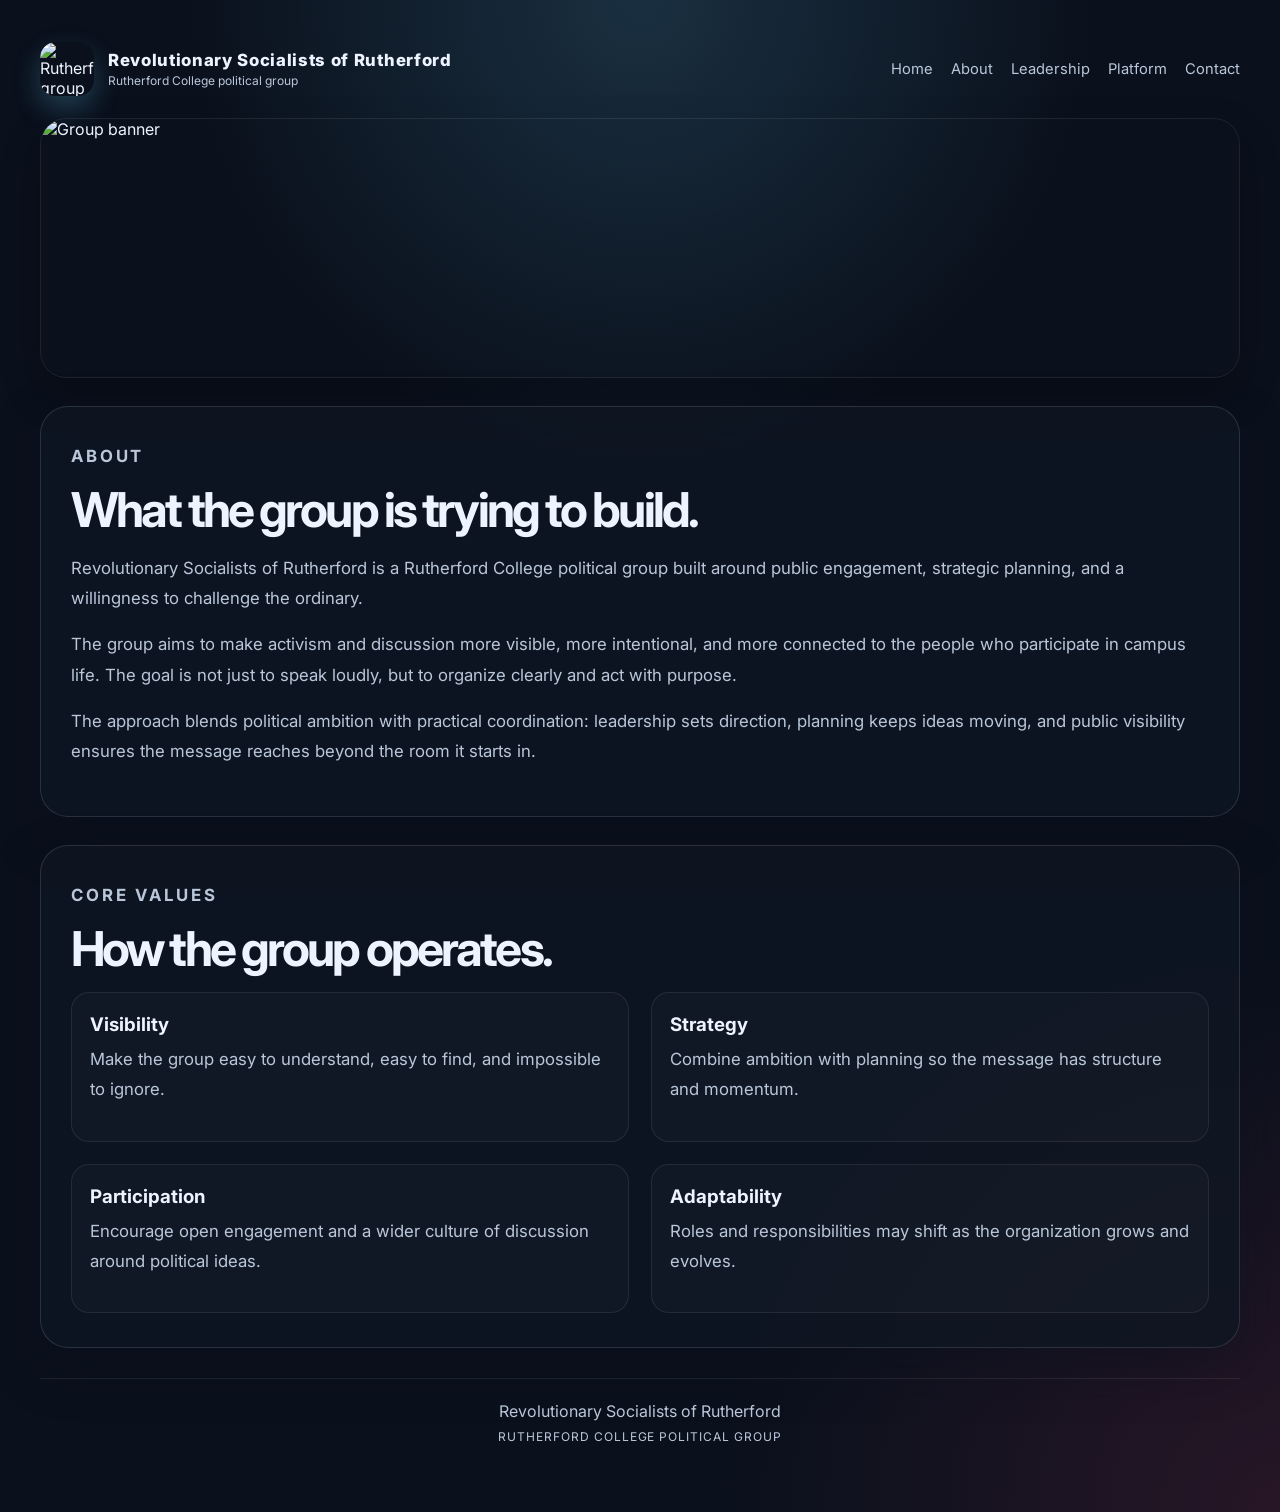
==== about.html @ 5c0282f4 "Add files via upload" ====
<!DOCTYPE html>
<html lang="en">
  <head>
    <meta charset="UTF-8" />
    <meta name="viewport" content="width=device-width, initial-scale=1.0" />
    <title>About | Revolutionary Socialists of Rutherford</title>
    <meta name="description" content="About the Revolutionary Socialists of Rutherford group and its approach to campus politics." />
    <link rel="icon" type="image/png" href="logo.png" />
    <link rel="preconnect" href="https://fonts.googleapis.com" />
    <link rel="preconnect" href="https://fonts.gstatic.com" crossorigin />
    <link href="https://fonts.googleapis.com/css2?family=Inter:wght@400;500;700;800;900&display=swap" rel="stylesheet" />
    <link rel="stylesheet" href="styles.css" />
  </head>
  <body>
    <div class="page-shell">
      <header class="site-header">
        <div class="brand-wrap">
          <img src="logo.png" alt="Rutherford group logo" class="brand-logo" />
          <div>
            <p class="brand-name">Revolutionary Socialists of Rutherford</p>
            <p class="brand-tag">Rutherford College political group</p>
          </div>
        </div>
        <nav class="main-nav" aria-label="Main navigation">
          <a href="index.html">Home</a>
          <a href="about.html">About</a>
          <a href="leadership.html">Leadership</a>
          <a href="platform.html">Platform</a>
          <a href="contact.html">Contact</a>
        </nav>
      </header>

      <img src="banner.png" alt="Group banner" class="page-banner" />

      <main>
        <section class="content-panel">
          <div class="section-head">
            <p class="eyebrow">About</p>
            <h2>What the group is trying to build.</h2>
          </div>
          <p>
            Revolutionary Socialists of Rutherford is a Rutherford College political group built around public engagement, strategic planning, and a willingness to challenge the ordinary.
          </p>
          <p>
            The group aims to make activism and discussion more visible, more intentional, and more connected to the people who participate in campus life. The goal is not just to speak loudly, but to organize clearly and act with purpose.
          </p>
          <p>
            The approach blends political ambition with practical coordination: leadership sets direction, planning keeps ideas moving, and public visibility ensures the message reaches beyond the room it starts in.
          </p>
        </section>

        <section class="content-panel">
          <div class="section-head">
            <p class="eyebrow">Core values</p>
            <h2>How the group operates.</h2>
          </div>
          <div class="list-grid">
            <div class="item">
              <h3>Visibility</h3>
              <p>Make the group easy to understand, easy to find, and impossible to ignore.</p>
            </div>
            <div class="item">
              <h3>Strategy</h3>
              <p>Combine ambition with planning so the message has structure and momentum.</p>
            </div>
            <div class="item">
              <h3>Participation</h3>
              <p>Encourage open engagement and a wider culture of discussion around political ideas.</p>
            </div>
            <div class="item">
              <h3>Adaptability</h3>
              <p>Roles and responsibilities may shift as the organization grows and evolves.</p>
            </div>
          </div>
        </section>
      </main>

      <footer class="site-footer">
        <p>Revolutionary Socialists of Rutherford</p>
        <p class="tiny">Rutherford College political group</p>
      </footer>
    </div>
  </body>
</html>
---- styles.css ----
:root {
  --bg: #0a101c;
  --bg-elevated: #101b2d;
  --panel: rgba(18, 28, 42, 0.9);
  --panel-border: rgba(148, 163, 184, 0.2);
  --text: #edf4ff;
  --muted: #b9c7d9;
  --primary: #d93d68;
  --secondary: #6bd4ff;
  --gold: #f4d35e;
  --shadow: rgba(10, 16, 28, 0.45);
}

* {
  box-sizing: border-box;
}

html {
  scroll-behavior: smooth;
}

body {
  margin: 0;
  min-height: 100vh;
  font-family: "Inter", sans-serif;
  background:
    radial-gradient(circle at top, rgba(107, 212, 255, 0.16), transparent 28%),
    radial-gradient(circle at bottom right, rgba(217, 61, 104, 0.14), transparent 28%),
    var(--bg);
  color: var(--text);
}

a {
  color: inherit;
}

img {
  max-width: 100%;
  display: block;
}

.page-shell {
  width: min(1200px, calc(100% - 32px));
  margin: 0 auto;
  padding: 24px 0 60px;
}

.site-header {
  display: flex;
  justify-content: space-between;
  align-items: center;
  gap: 16px;
  padding: 18px 0 22px;
}

.brand-wrap {
  display: flex;
  align-items: center;
  gap: 14px;
}

.brand-logo {
  width: 54px;
  height: 54px;
  object-fit: cover;
  border-radius: 16px;
  box-shadow: 0 12px 28px rgba(107, 212, 255, 0.24);
}

.brand-name {
  margin: 0;
  font-size: 1.05rem;
  font-weight: 800;
  letter-spacing: 0.04em;
}

.brand-tag {
  margin: 3px 0 0;
  color: var(--muted);
  font-size: 0.75rem;
}

.main-nav {
  display: flex;
  gap: 18px;
  flex-wrap: wrap;
}

.main-nav a {
  position: relative;
  color: var(--muted);
  text-decoration: none;
  font-size: 0.92rem;
  transition: color 0.2s ease;
}

.main-nav a::after {
  content: "";
  position: absolute;
  left: 0;
  bottom: -6px;
  width: 100%;
  height: 2px;
  background: linear-gradient(90deg, var(--secondary), var(--primary));
  transform: scaleX(0);
  transform-origin: left;
  transition: transform 0.2s ease;
}

.main-nav a:hover,
.main-nav a:focus-visible {
  color: var(--text);
}

.main-nav a:hover::after,
.main-nav a:focus-visible::after {
  transform: scaleX(1);
}

.page-banner {
  width: 100%;
  height: 260px;
  object-fit: cover;
  border-radius: 26px;
  border: 1px solid rgba(255, 255, 255, 0.08);
  box-shadow: 0 18px 40px rgba(0, 0, 0, 0.22);
}

.hero {
  display: grid;
  grid-template-columns: 1.35fr 0.9fr;
  gap: 32px;
  align-items: center;
  padding: 40px 0 28px;
}

.eyebrow {
  margin: 0 0 12px;
  font-size: 0.8rem;
  text-transform: uppercase;
  letter-spacing: 0.17em;
  color: var(--secondary);
  font-weight: 700;
}

.hero h1,
.section-head h2 {
  margin: 0;
  line-height: 0.95;
  letter-spacing: -0.06em;
}

.hero h1 {
  font-size: clamp(3rem, 6vw, 5.5rem);
  max-width: 640px;
}

.lede {
  max-width: 580px;
  font-size: 1.08rem;
  line-height: 1.7;
  color: var(--muted);
  margin: 22px 0 0;
}

.hero-actions {
  display: flex;
  flex-wrap: wrap;
  gap: 14px;
  margin-top: 26px;
}

.primary-btn,
.secondary-btn {
  display: inline-flex;
  align-items: center;
  justify-content: center;
  min-height: 48px;
  padding: 0 22px;
  border-radius: 999px;
  text-decoration: none;
  font-weight: 700;
  transition: transform 0.2s ease, box-shadow 0.2s ease;
}

.primary-btn {
  background: linear-gradient(135deg, var(--primary), #ff8d5d);
  color: #160a1d;
  box-shadow: 0 18px 34px rgba(217, 61, 104, 0.28);
}

.secondary-btn {
  color: var(--text);
  border: 1px solid rgba(255, 255, 255, 0.12);
  background: rgba(255, 255, 255, 0.02);
}

.primary-btn:hover,
.secondary-btn:hover,
.primary-btn:focus-visible,
.secondary-btn:focus-visible {
  transform: translateY(-1px);
}

.hero-stats {
  list-style: none;
  padding: 0;
  margin: 30px 0 0;
  display: flex;
  flex-wrap: wrap;
  gap: 20px;
}

.hero-stats li {
  min-width: 110px;
}

.hero-stats strong {
  display: block;
  font-size: clamp(1.4rem, 3vw, 2.2rem);
  font-weight: 900;
}

.hero-stats span {
  color: var(--muted);
  font-size: 0.77rem;
  letter-spacing: 0.04em;
  text-transform: uppercase;
}

.hero-visual {
  position: relative;
  min-height: 480px;
  display: grid;
  place-items: center;
}

.info-card {
  position: relative;
  z-index: 2;
  width: min(88%, 330px);
  padding: 26px 24px;
  border: 1px solid var(--panel-border);
  border-radius: 24px;
  background: rgba(16, 27, 45, 0.8);
  backdrop-filter: blur(10px);
  box-shadow: 0 30px 60px var(--shadow);
  text-align: center;
}

.badge-label {
  display: inline-block;
  font-size: 0.7rem;
  letter-spacing: 0.14em;
  text-transform: uppercase;
  color: var(--secondary);
  margin-bottom: 12px;
}

.info-card strong {
  display: block;
  font-size: clamp(1.8rem, 4vw, 2.4rem);
  line-height: 1.05;
  margin-bottom: 8px;
}

.info-card small {
  color: var(--muted);
  line-height: 1.6;
}

.orbit {
  position: absolute;
  border-radius: 50%;
  border: 1px solid rgba(107, 212, 255, 0.35);
}

.orbit-one {
  width: 360px;
  height: 360px;
  animation: spin 18s linear infinite;
}

.orbit-two {
  width: 250px;
  height: 250px;
  border-color: rgba(217, 61, 104, 0.35);
  animation: spin-reverse 13s linear infinite;
}

.core-circle {
  position: absolute;
  width: 110px;
  height: 110px;
  border-radius: 50%;
  background: linear-gradient(135deg, rgba(107, 212, 255, 0.35), rgba(217, 61, 104, 0.5));
  box-shadow: 0 0 40px rgba(107, 212, 255, 0.25);
}

.panel,
.content-panel {
  margin-top: 28px;
  padding: 34px 30px;
  border: 1px solid var(--panel-border);
  border-radius: 28px;
  background: rgba(15, 23, 35, 0.82);
  box-shadow: 0 20px 50px var(--shadow);
}

.section-head {
  margin-bottom: 20px;
}

.section-head h2 {
  font-size: clamp(2.2rem, 4vw, 3rem);
}

.intro-panel p,
.content-panel p,
.content-panel li {
  color: var(--muted);
  line-height: 1.8;
}

.intro-panel p,
.content-panel p {
  margin: 0 0 16px;
  font-size: 1.05rem;
}

.leader-grid {
  display: grid;
  grid-template-columns: repeat(3, minmax(0, 1fr));
  gap: 22px;
}

.leader-card {
  padding: 24px 22px;
  border-radius: 22px;
  background: rgba(255, 255, 255, 0.02);
  border: 1px solid rgba(255, 255, 255, 0.08);
}

.leader-card h3 {
  margin: 12px 0 10px;
  font-size: 1.85rem;
  line-height: 1.1;
}

.leader-card p {
  margin: 0;
  color: var(--muted);
  line-height: 1.7;
}

.leader-role {
  display: inline-block;
  padding: 8px 10px;
  border-radius: 999px;
  font-size: 0.68rem;
  letter-spacing: 0.08em;
  text-transform: uppercase;
  font-weight: 700;
  background: rgba(255, 255, 255, 0.08);
}

.accent-rose .leader-role { background: rgba(217, 61, 104, 0.12); color: #ffc9d9; }
.accent-gold .leader-role { background: rgba(244, 211, 94, 0.12); color: #f5e7a6; }
.accent-aqua .leader-role { background: rgba(107, 212, 255, 0.12); color: #c0efff; }

.duties-note {
  margin: 22px 0 0;
  color: var(--gold);
  font-weight: 700;
  letter-spacing: 0.04em;
  text-transform: uppercase;
}

.platform-list {
  display: grid;
  grid-template-columns: repeat(3, minmax(0, 1fr));
  gap: 22px;
}

.platform-list div {
  padding: 24px 20px;
  border-radius: 20px;
  background: rgba(255, 255, 255, 0.02);
  border: 1px solid rgba(255, 255, 255, 0.08);
}

.platform-list span {
  display: inline-block;
  color: var(--secondary);
  font-weight: 800;
  font-size: 0.82rem;
  letter-spacing: 0.12em;
  margin-bottom: 16px;
}

.platform-list h3 {
  margin: 0 0 10px;
  font-size: 1.35rem;
}

.platform-list p {
  margin: 0;
  color: var(--muted);
  line-height: 1.7;
}

.list-grid {
  display: grid;
  grid-template-columns: repeat(2, minmax(0, 1fr));
  gap: 22px;
  margin-top: 12px;
}

.list-grid .item {
  padding: 20px 18px;
  border-radius: 18px;
  background: rgba(255, 255, 255, 0.02);
  border: 1px solid rgba(255, 255, 255, 0.08);
}

.list-grid h3 {
  margin-top: 0;
  margin-bottom: 8px;
}

.site-footer {
  margin-top: 30px;
  padding: 22px 0 0;
  border-top: 1px solid rgba(255, 255, 255, 0.08);
  text-align: center;
  color: var(--muted);
}

.site-footer p {
  margin: 0 0 8px;
}

.site-footer .tiny {
  font-size: 0.75rem;
  letter-spacing: 0.08em;
  text-transform: uppercase;
}

@keyframes spin {
  from { transform: rotate(0deg); }
  to { transform: rotate(360deg); }
}

@keyframes spin-reverse {
  from { transform: rotate(360deg); }
  to { transform: rotate(0deg); }
}

@media (max-width: 900px) {
  .hero,
  .list-grid,
  .leader-grid,
  .platform-list {
    grid-template-columns: 1fr;
  }

  .site-header {
    flex-direction: column;
    align-items: flex-start;
  }
}

@media (max-width: 560px) {
  .page-shell {
    width: min(100% - 20px, 1200px);
  }

  .panel,
  .content-panel {
    padding: 24px 18px;
  }

  .main-nav {
    gap: 12px;
  }

  .hero-stats {
    gap: 14px;
  }
}
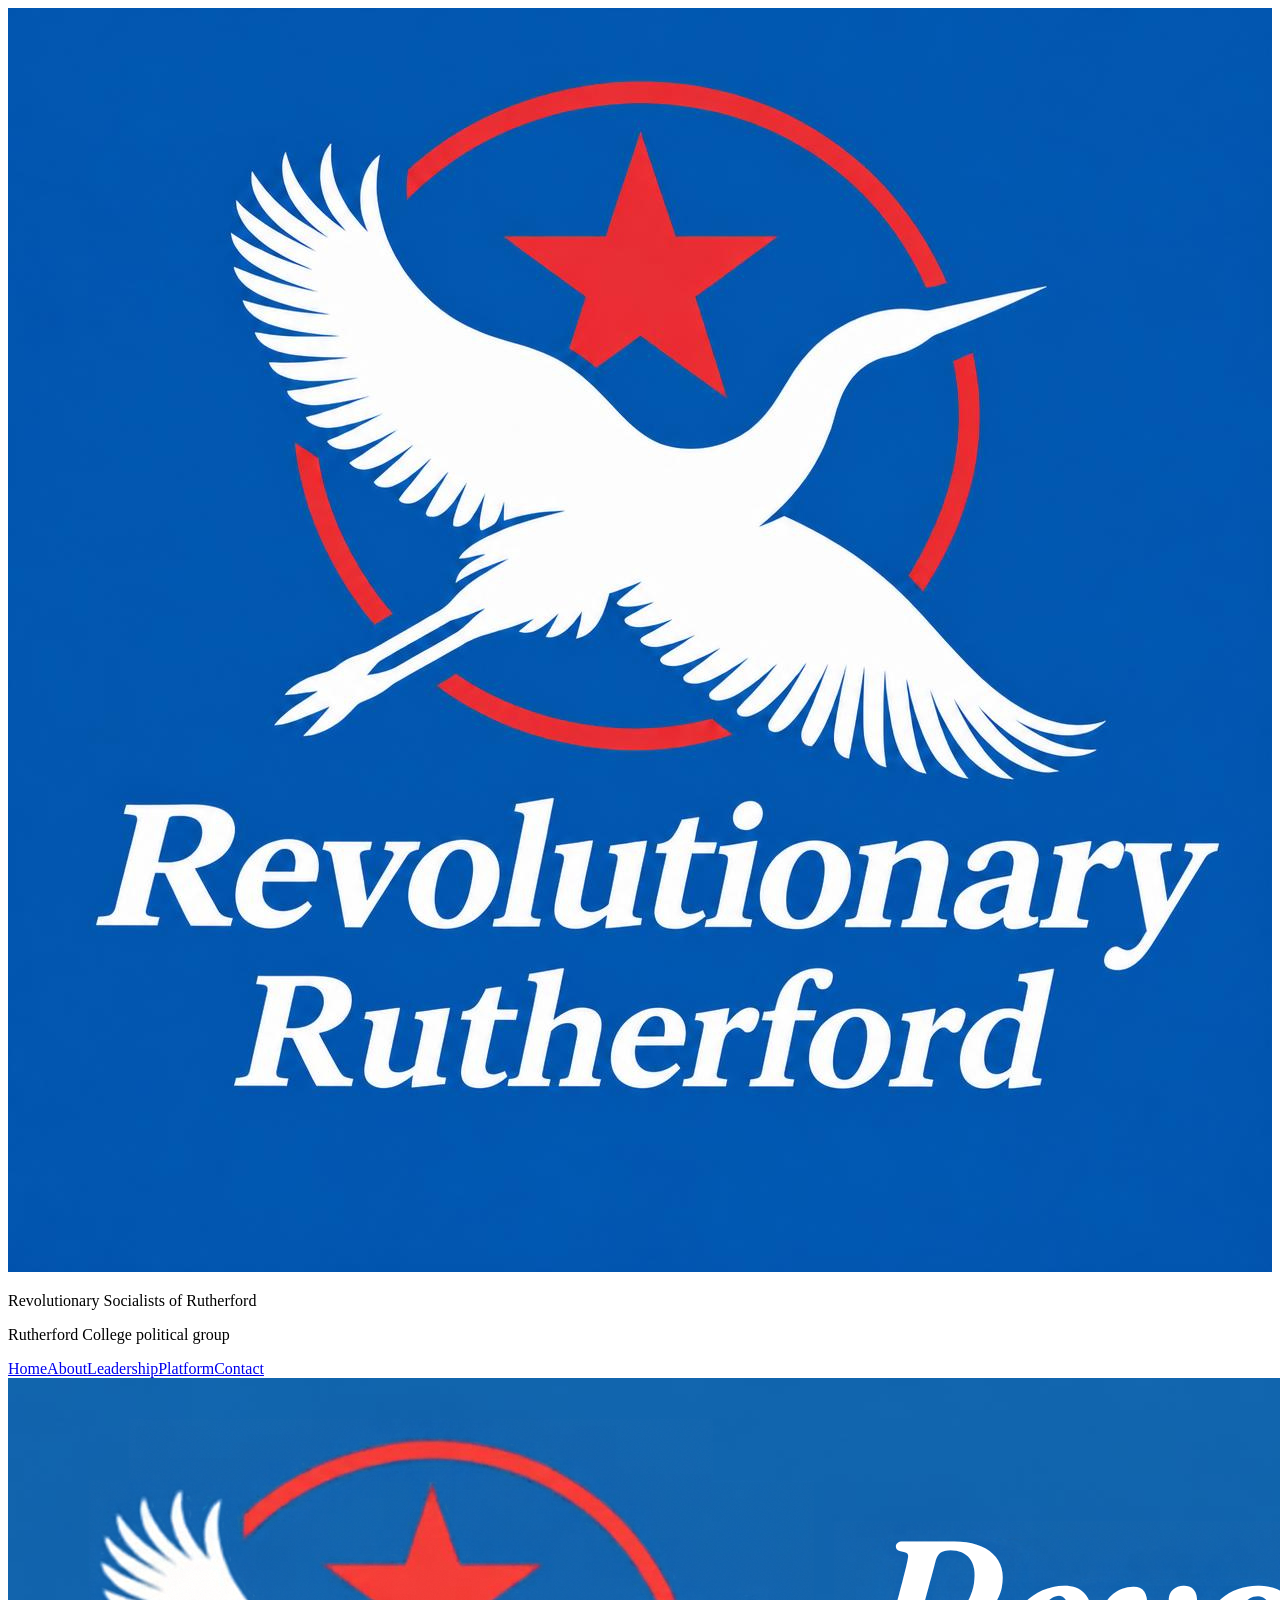
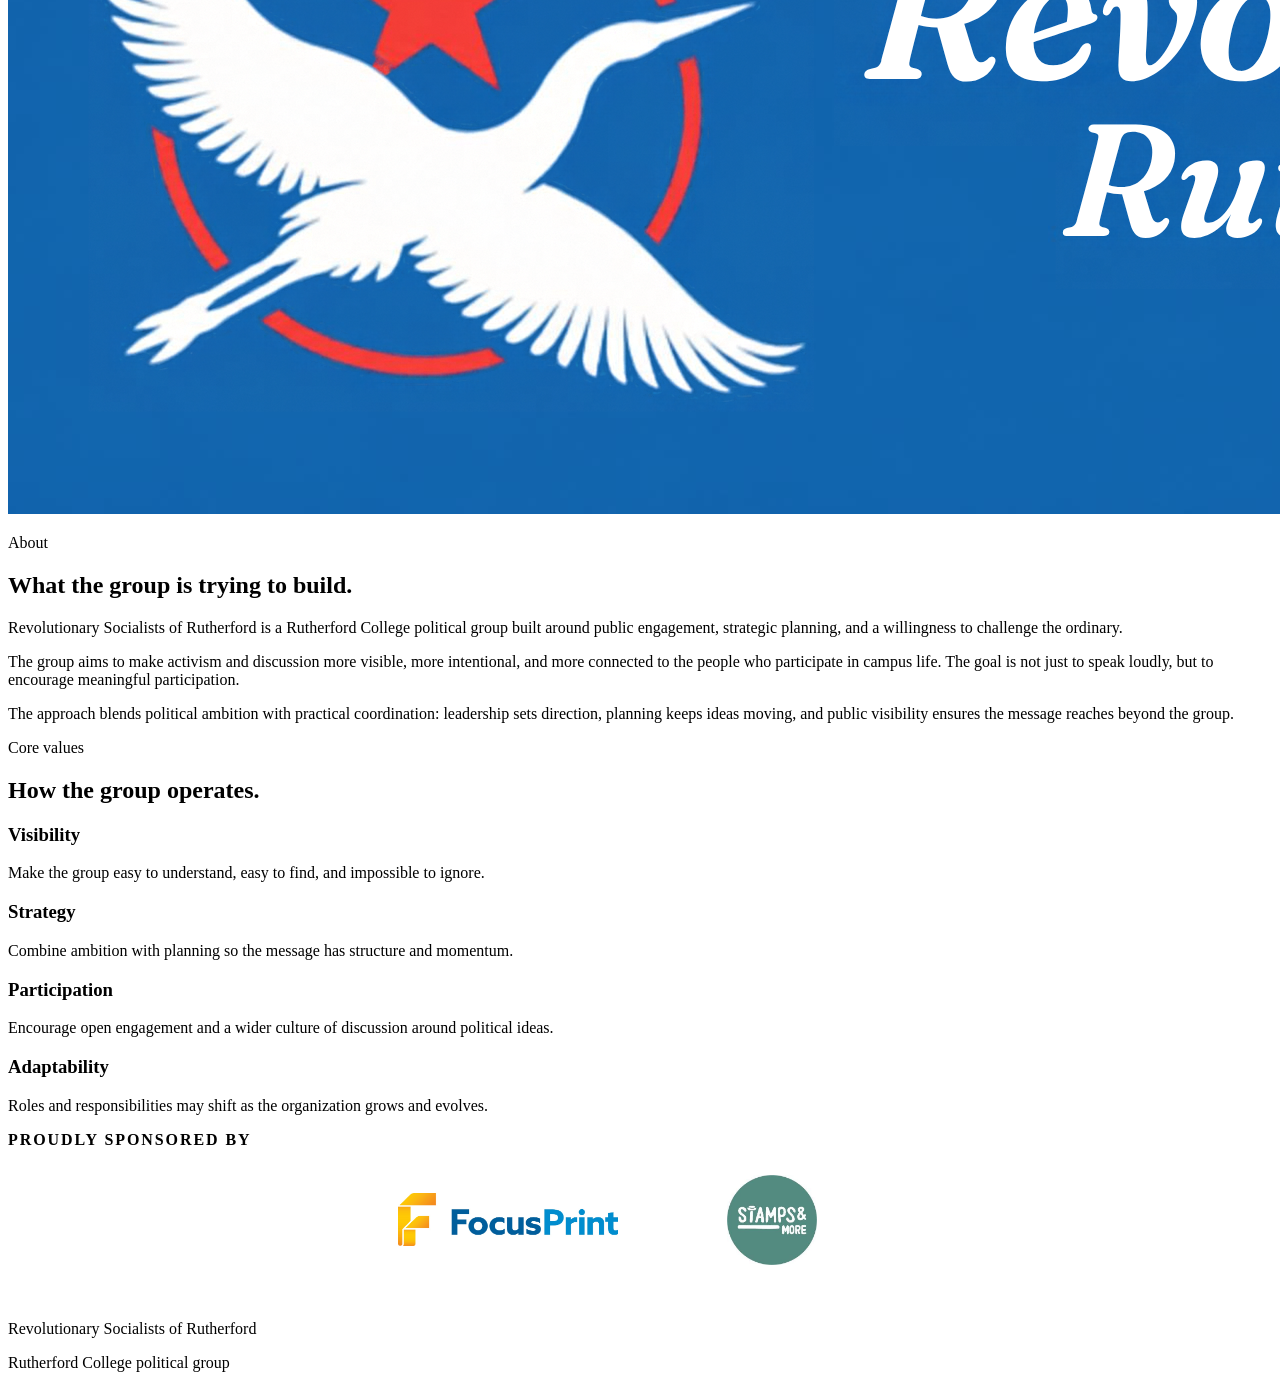
==== commit 5301d940: "Update leadership and add sponsor sections across site pages" ====
--- a/about.html
+++ b/about.html
@@ -1,84 +1,49 @@
-<!DOCTYPE html>
-<html lang="en">
-  <head>
-    <meta charset="UTF-8" />
-    <meta name="viewport" content="width=device-width, initial-scale=1.0" />
-    <title>About | Revolutionary Socialists of Rutherford</title>
-    <meta name="description" content="About the Revolutionary Socialists of Rutherford group and its approach to campus politics." />
-    <link rel="icon" type="image/png" href="logo.png" />
-    <link rel="preconnect" href="https://fonts.googleapis.com" />
-    <link rel="preconnect" href="https://fonts.gstatic.com" crossorigin />
-    <link href="https://fonts.googleapis.com/css2?family=Inter:wght@400;500;700;800;900&display=swap" rel="stylesheet" />
-    <link rel="stylesheet" href="styles.css" />
-  </head>
-  <body>
-    <div class="page-shell">
-      <header class="site-header">
-        <div class="brand-wrap">
-          <img src="logo.png" alt="Rutherford group logo" class="brand-logo" />
-          <div>
-            <p class="brand-name">Revolutionary Socialists of Rutherford</p>
-            <p class="brand-tag">Rutherford College political group</p>
-          </div>
-        </div>
-        <nav class="main-nav" aria-label="Main navigation">
-          <a href="index.html">Home</a>
-          <a href="about.html">About</a>
-          <a href="leadership.html">Leadership</a>
-          <a href="platform.html">Platform</a>
-          <a href="contact.html">Contact</a>
-        </nav>
-      </header>
-
-      <img src="banner.png" alt="Group banner" class="page-banner" />
-
-      <main>
-        <section class="content-panel">
-          <div class="section-head">
-            <p class="eyebrow">About</p>
-            <h2>What the group is trying to build.</h2>
-          </div>
-          <p>
-            Revolutionary Socialists of Rutherford is a Rutherford College political group built around public engagement, strategic planning, and a willingness to challenge the ordinary.
-          </p>
-          <p>
-            The group aims to make activism and discussion more visible, more intentional, and more connected to the people who participate in campus life. The goal is not just to speak loudly, but to organize clearly and act with purpose.
-          </p>
-          <p>
-            The approach blends political ambition with practical coordination: leadership sets direction, planning keeps ideas moving, and public visibility ensures the message reaches beyond the room it starts in.
-          </p>
-        </section>
-
-        <section class="content-panel">
-          <div class="section-head">
-            <p class="eyebrow">Core values</p>
-            <h2>How the group operates.</h2>
-          </div>
-          <div class="list-grid">
-            <div class="item">
-              <h3>Visibility</h3>
-              <p>Make the group easy to understand, easy to find, and impossible to ignore.</p>
-            </div>
-            <div class="item">
-              <h3>Strategy</h3>
-              <p>Combine ambition with planning so the message has structure and momentum.</p>
-            </div>
-            <div class="item">
-              <h3>Participation</h3>
-              <p>Encourage open engagement and a wider culture of discussion around political ideas.</p>
-            </div>
-            <div class="item">
-              <h3>Adaptability</h3>
-              <p>Roles and responsibilities may shift as the organization grows and evolves.</p>
-            </div>
-          </div>
-        </section>
-      </main>
-
-      <footer class="site-footer">
-        <p>Revolutionary Socialists of Rutherford</p>
-        <p class="tiny">Rutherford College political group</p>
-      </footer>
-    </div>
-  </body>
-</html>
+<!DOCTYPE html>
+<html lang="en">
+  <head>
+    <meta charset="UTF-8" />
+    <meta name="viewport" content="width=device-width, initial-scale=1.0" />
+    <title>About | Revolutionary Socialists of Rutherford</title>
+    <meta name="description" content="About the Revolutionary Socialists of Rutherford group and its approach to campus politics." />
+    <link rel="icon" type="image/png" href="logo.png" />
+    <link rel="preconnect" href="https://fonts.googleapis.com" />
+    <link rel="preconnect" href="https://fonts.gstatic.com" crossorigin />
+    <link href="https://fonts.googleapis.com/css2?family=Inter:wght@400;500;700;800;900&display=swap" rel="stylesheet" />
+    <link rel="stylesheet" href="styles.css" />
+  </head>
+  <body>
+    <div class="page-shell">
+      <header class="site-header">
+        <div class="brand-wrap">
+          <img src="logo.png" alt="Rutherford group logo" class="brand-logo" />
+          <div><p class="brand-name">Revolutionary Socialists of Rutherford</p><p class="brand-tag">Rutherford College political group</p></div>
+        </div>
+        <nav class="main-nav" aria-label="Main navigation">
+          <a href="index.html">Home</a><a href="about.html">About</a><a href="leadership.html">Leadership</a><a href="platform.html">Platform</a><a href="contact.html">Contact</a>
+        </nav>
+      </header>
+      <img src="banner.png" alt="Group banner" class="page-banner" />
+      <main>
+        <section class="content-panel">
+          <div class="section-head"><p class="eyebrow">About</p><h2>What the group is trying to build.</h2></div>
+          <p>Revolutionary Socialists of Rutherford is a Rutherford College political group built around public engagement, strategic planning, and a willingness to challenge the ordinary.</p>
+          <p>The group aims to make activism and discussion more visible, more intentional, and more connected to the people who participate in campus life. The goal is not just to speak loudly, but to encourage meaningful participation.</p>
+          <p>The approach blends political ambition with practical coordination: leadership sets direction, planning keeps ideas moving, and public visibility ensures the message reaches beyond the group.</p>
+        </section>
+        <section class="content-panel">
+          <div class="section-head"><p class="eyebrow">Core values</p><h2>How the group operates.</h2></div>
+          <div class="list-grid">
+            <div class="item"><h3>Visibility</h3><p>Make the group easy to understand, easy to find, and impossible to ignore.</p></div>
+            <div class="item"><h3>Strategy</h3><p>Combine ambition with planning so the message has structure and momentum.</p></div>
+            <div class="item"><h3>Participation</h3><p>Encourage open engagement and a wider culture of discussion around political ideas.</p></div>
+            <div class="item"><h3>Adaptability</h3><p>Roles and responsibilities may shift as the organization grows and evolves.</p></div>
+          </div>
+        </section>
+      </main>
+      <footer class="site-footer">
+        <section class="sponsor-section" aria-labelledby="sponsor-heading"><h2 id="sponsor-heading">Proudly Sponsored By</h2><div class="sponsor-logos"><img src="focusprint.jpg" alt="Focusprint" /><img src="stampsandmore.png" alt="Stamps and More" /></div></section>
+        <p>Revolutionary Socialists of Rutherford</p><p class="tiny">Rutherford College political group</p>
+      </footer>
+    </div>
+  </body>
+</html>
--- a/styles.css
+++ b/styles.css
@@ -1,490 +1,43 @@
-:root {
-  --bg: #0a101c;
-  --bg-elevated: #101b2d;
-  --panel: rgba(18, 28, 42, 0.9);
-  --panel-border: rgba(148, 163, 184, 0.2);
-  --text: #edf4ff;
-  --muted: #b9c7d9;
-  --primary: #d93d68;
-  --secondary: #6bd4ff;
-  --gold: #f4d35e;
-  --shadow: rgba(10, 16, 28, 0.45);
-}
-
-* {
-  box-sizing: border-box;
-}
-
-html {
-  scroll-behavior: smooth;
-}
-
-body {
-  margin: 0;
-  min-height: 100vh;
-  font-family: "Inter", sans-serif;
-  background:
-    radial-gradient(circle at top, rgba(107, 212, 255, 0.16), transparent 28%),
-    radial-gradient(circle at bottom right, rgba(217, 61, 104, 0.14), transparent 28%),
-    var(--bg);
-  color: var(--text);
-}
-
-a {
-  color: inherit;
-}
-
-img {
-  max-width: 100%;
-  display: block;
-}
-
-.page-shell {
-  width: min(1200px, calc(100% - 32px));
-  margin: 0 auto;
-  padding: 24px 0 60px;
-}
-
-.site-header {
-  display: flex;
-  justify-content: space-between;
-  align-items: center;
-  gap: 16px;
-  padding: 18px 0 22px;
-}
-
-.brand-wrap {
-  display: flex;
-  align-items: center;
-  gap: 14px;
-}
-
-.brand-logo {
-  width: 54px;
-  height: 54px;
-  object-fit: cover;
-  border-radius: 16px;
-  box-shadow: 0 12px 28px rgba(107, 212, 255, 0.24);
-}
-
-.brand-name {
-  margin: 0;
-  font-size: 1.05rem;
-  font-weight: 800;
-  letter-spacing: 0.04em;
-}
-
-.brand-tag {
-  margin: 3px 0 0;
-  color: var(--muted);
-  font-size: 0.75rem;
-}
-
-.main-nav {
-  display: flex;
-  gap: 18px;
-  flex-wrap: wrap;
-}
-
-.main-nav a {
-  position: relative;
-  color: var(--muted);
-  text-decoration: none;
-  font-size: 0.92rem;
-  transition: color 0.2s ease;
-}
-
-.main-nav a::after {
-  content: "";
-  position: absolute;
-  left: 0;
-  bottom: -6px;
-  width: 100%;
-  height: 2px;
-  background: linear-gradient(90deg, var(--secondary), var(--primary));
-  transform: scaleX(0);
-  transform-origin: left;
-  transition: transform 0.2s ease;
-}
-
-.main-nav a:hover,
-.main-nav a:focus-visible {
-  color: var(--text);
-}
-
-.main-nav a:hover::after,
-.main-nav a:focus-visible::after {
-  transform: scaleX(1);
-}
-
-.page-banner {
-  width: 100%;
-  height: 260px;
-  object-fit: cover;
-  border-radius: 26px;
-  border: 1px solid rgba(255, 255, 255, 0.08);
-  box-shadow: 0 18px 40px rgba(0, 0, 0, 0.22);
-}
-
-.hero {
-  display: grid;
-  grid-template-columns: 1.35fr 0.9fr;
-  gap: 32px;
-  align-items: center;
-  padding: 40px 0 28px;
-}
-
-.eyebrow {
-  margin: 0 0 12px;
-  font-size: 0.8rem;
-  text-transform: uppercase;
-  letter-spacing: 0.17em;
-  color: var(--secondary);
-  font-weight: 700;
-}
-
-.hero h1,
-.section-head h2 {
-  margin: 0;
-  line-height: 0.95;
-  letter-spacing: -0.06em;
-}
-
-.hero h1 {
-  font-size: clamp(3rem, 6vw, 5.5rem);
-  max-width: 640px;
-}
-
-.lede {
-  max-width: 580px;
-  font-size: 1.08rem;
-  line-height: 1.7;
-  color: var(--muted);
-  margin: 22px 0 0;
-}
-
-.hero-actions {
-  display: flex;
-  flex-wrap: wrap;
-  gap: 14px;
-  margin-top: 26px;
-}
-
-.primary-btn,
-.secondary-btn {
-  display: inline-flex;
-  align-items: center;
-  justify-content: center;
-  min-height: 48px;
-  padding: 0 22px;
-  border-radius: 999px;
-  text-decoration: none;
-  font-weight: 700;
-  transition: transform 0.2s ease, box-shadow 0.2s ease;
-}
-
-.primary-btn {
-  background: linear-gradient(135deg, var(--primary), #ff8d5d);
-  color: #160a1d;
-  box-shadow: 0 18px 34px rgba(217, 61, 104, 0.28);
-}
-
-.secondary-btn {
-  color: var(--text);
-  border: 1px solid rgba(255, 255, 255, 0.12);
-  background: rgba(255, 255, 255, 0.02);
-}
-
-.primary-btn:hover,
-.secondary-btn:hover,
-.primary-btn:focus-visible,
-.secondary-btn:focus-visible {
-  transform: translateY(-1px);
-}
-
-.hero-stats {
-  list-style: none;
-  padding: 0;
-  margin: 30px 0 0;
-  display: flex;
-  flex-wrap: wrap;
-  gap: 20px;
-}
-
-.hero-stats li {
-  min-width: 110px;
-}
-
-.hero-stats strong {
-  display: block;
-  font-size: clamp(1.4rem, 3vw, 2.2rem);
-  font-weight: 900;
-}
-
-.hero-stats span {
-  color: var(--muted);
-  font-size: 0.77rem;
-  letter-spacing: 0.04em;
-  text-transform: uppercase;
-}
-
-.hero-visual {
-  position: relative;
-  min-height: 480px;
-  display: grid;
-  place-items: center;
-}
-
-.info-card {
-  position: relative;
-  z-index: 2;
-  width: min(88%, 330px);
-  padding: 26px 24px;
-  border: 1px solid var(--panel-border);
-  border-radius: 24px;
-  background: rgba(16, 27, 45, 0.8);
-  backdrop-filter: blur(10px);
-  box-shadow: 0 30px 60px var(--shadow);
-  text-align: center;
-}
-
-.badge-label {
-  display: inline-block;
-  font-size: 0.7rem;
-  letter-spacing: 0.14em;
-  text-transform: uppercase;
-  color: var(--secondary);
-  margin-bottom: 12px;
-}
-
-.info-card strong {
-  display: block;
-  font-size: clamp(1.8rem, 4vw, 2.4rem);
-  line-height: 1.05;
-  margin-bottom: 8px;
-}
-
-.info-card small {
-  color: var(--muted);
-  line-height: 1.6;
-}
-
-.orbit {
-  position: absolute;
-  border-radius: 50%;
-  border: 1px solid rgba(107, 212, 255, 0.35);
-}
-
-.orbit-one {
-  width: 360px;
-  height: 360px;
-  animation: spin 18s linear infinite;
-}
-
-.orbit-two {
-  width: 250px;
-  height: 250px;
-  border-color: rgba(217, 61, 104, 0.35);
-  animation: spin-reverse 13s linear infinite;
-}
-
-.core-circle {
-  position: absolute;
-  width: 110px;
-  height: 110px;
-  border-radius: 50%;
-  background: linear-gradient(135deg, rgba(107, 212, 255, 0.35), rgba(217, 61, 104, 0.5));
-  box-shadow: 0 0 40px rgba(107, 212, 255, 0.25);
-}
-
-.panel,
-.content-panel {
-  margin-top: 28px;
-  padding: 34px 30px;
-  border: 1px solid var(--panel-border);
-  border-radius: 28px;
-  background: rgba(15, 23, 35, 0.82);
-  box-shadow: 0 20px 50px var(--shadow);
-}
-
-.section-head {
-  margin-bottom: 20px;
-}
-
-.section-head h2 {
-  font-size: clamp(2.2rem, 4vw, 3rem);
-}
-
-.intro-panel p,
-.content-panel p,
-.content-panel li {
-  color: var(--muted);
-  line-height: 1.8;
-}
-
-.intro-panel p,
-.content-panel p {
-  margin: 0 0 16px;
-  font-size: 1.05rem;
-}
-
-.leader-grid {
-  display: grid;
-  grid-template-columns: repeat(3, minmax(0, 1fr));
-  gap: 22px;
-}
-
-.leader-card {
-  padding: 24px 22px;
-  border-radius: 22px;
-  background: rgba(255, 255, 255, 0.02);
-  border: 1px solid rgba(255, 255, 255, 0.08);
-}
-
-.leader-card h3 {
-  margin: 12px 0 10px;
-  font-size: 1.85rem;
-  line-height: 1.1;
-}
-
-.leader-card p {
-  margin: 0;
-  color: var(--muted);
-  line-height: 1.7;
-}
-
-.leader-role {
-  display: inline-block;
-  padding: 8px 10px;
-  border-radius: 999px;
-  font-size: 0.68rem;
-  letter-spacing: 0.08em;
-  text-transform: uppercase;
-  font-weight: 700;
-  background: rgba(255, 255, 255, 0.08);
-}
-
-.accent-rose .leader-role { background: rgba(217, 61, 104, 0.12); color: #ffc9d9; }
-.accent-gold .leader-role { background: rgba(244, 211, 94, 0.12); color: #f5e7a6; }
-.accent-aqua .leader-role { background: rgba(107, 212, 255, 0.12); color: #c0efff; }
-
-.duties-note {
-  margin: 22px 0 0;
-  color: var(--gold);
-  font-weight: 700;
-  letter-spacing: 0.04em;
-  text-transform: uppercase;
-}
-
-.platform-list {
-  display: grid;
-  grid-template-columns: repeat(3, minmax(0, 1fr));
-  gap: 22px;
-}
-
-.platform-list div {
-  padding: 24px 20px;
-  border-radius: 20px;
-  background: rgba(255, 255, 255, 0.02);
-  border: 1px solid rgba(255, 255, 255, 0.08);
-}
-
-.platform-list span {
-  display: inline-block;
-  color: var(--secondary);
-  font-weight: 800;
-  font-size: 0.82rem;
-  letter-spacing: 0.12em;
-  margin-bottom: 16px;
-}
-
-.platform-list h3 {
-  margin: 0 0 10px;
-  font-size: 1.35rem;
-}
-
-.platform-list p {
-  margin: 0;
-  color: var(--muted);
-  line-height: 1.7;
-}
-
-.list-grid {
-  display: grid;
-  grid-template-columns: repeat(2, minmax(0, 1fr));
-  gap: 22px;
-  margin-top: 12px;
-}
-
-.list-grid .item {
-  padding: 20px 18px;
-  border-radius: 18px;
-  background: rgba(255, 255, 255, 0.02);
-  border: 1px solid rgba(255, 255, 255, 0.08);
-}
-
-.list-grid h3 {
-  margin-top: 0;
-  margin-bottom: 8px;
-}
-
-.site-footer {
-  margin-top: 30px;
-  padding: 22px 0 0;
-  border-top: 1px solid rgba(255, 255, 255, 0.08);
-  text-align: center;
-  color: var(--muted);
-}
-
-.site-footer p {
-  margin: 0 0 8px;
-}
-
-.site-footer .tiny {
-  font-size: 0.75rem;
-  letter-spacing: 0.08em;
-  text-transform: uppercase;
-}
-
-@keyframes spin {
-  from { transform: rotate(0deg); }
-  to { transform: rotate(360deg); }
-}
-
-@keyframes spin-reverse {
-  from { transform: rotate(360deg); }
-  to { transform: rotate(0deg); }
-}
-
-@media (max-width: 900px) {
-  .hero,
-  .list-grid,
-  .leader-grid,
-  .platform-list {
-    grid-template-columns: 1fr;
-  }
-
-  .site-header {
-    flex-direction: column;
-    align-items: flex-start;
-  }
-}
-
-@media (max-width: 560px) {
-  .page-shell {
-    width: min(100% - 20px, 1200px);
-  }
-
-  .panel,
-  .content-panel {
-    padding: 24px 18px;
-  }
-
-  .main-nav {
-    gap: 12px;
-  }
-
-  .hero-stats {
-    gap: 14px;
-  }
-}
+
+/* Proudly Sponsored By section */
+.sponsor-section {
+  margin: 0 0 24px;
+  padding: 0 0 22px;
+  border-bottom: 1px solid rgba(255, 255, 255, 0.08);
+}
+
+.sponsor-section h2 {
+  margin: 0 0 18px;
+  color: var(--text);
+  font-size: 1rem;
+  letter-spacing: 0.12em;
+  text-transform: uppercase;
+}
+
+.sponsor-logos {
+  display: flex;
+  align-items: center;
+  justify-content: center;
+  gap: 28px;
+  flex-wrap: wrap;
+}
+
+.sponsor-logos img {
+  width: min(220px, 42%);
+  height: 90px;
+  object-fit: contain;
+  border-radius: 8px;
+  background: #fff;
+  padding: 8px;
+}
+
+@media (max-width: 560px) {
+  .sponsor-logos {
+    gap: 14px;
+  }
+
+  .sponsor-logos img {
+    width: min(180px, 45%);
+    height: 74px;
+  }
+}
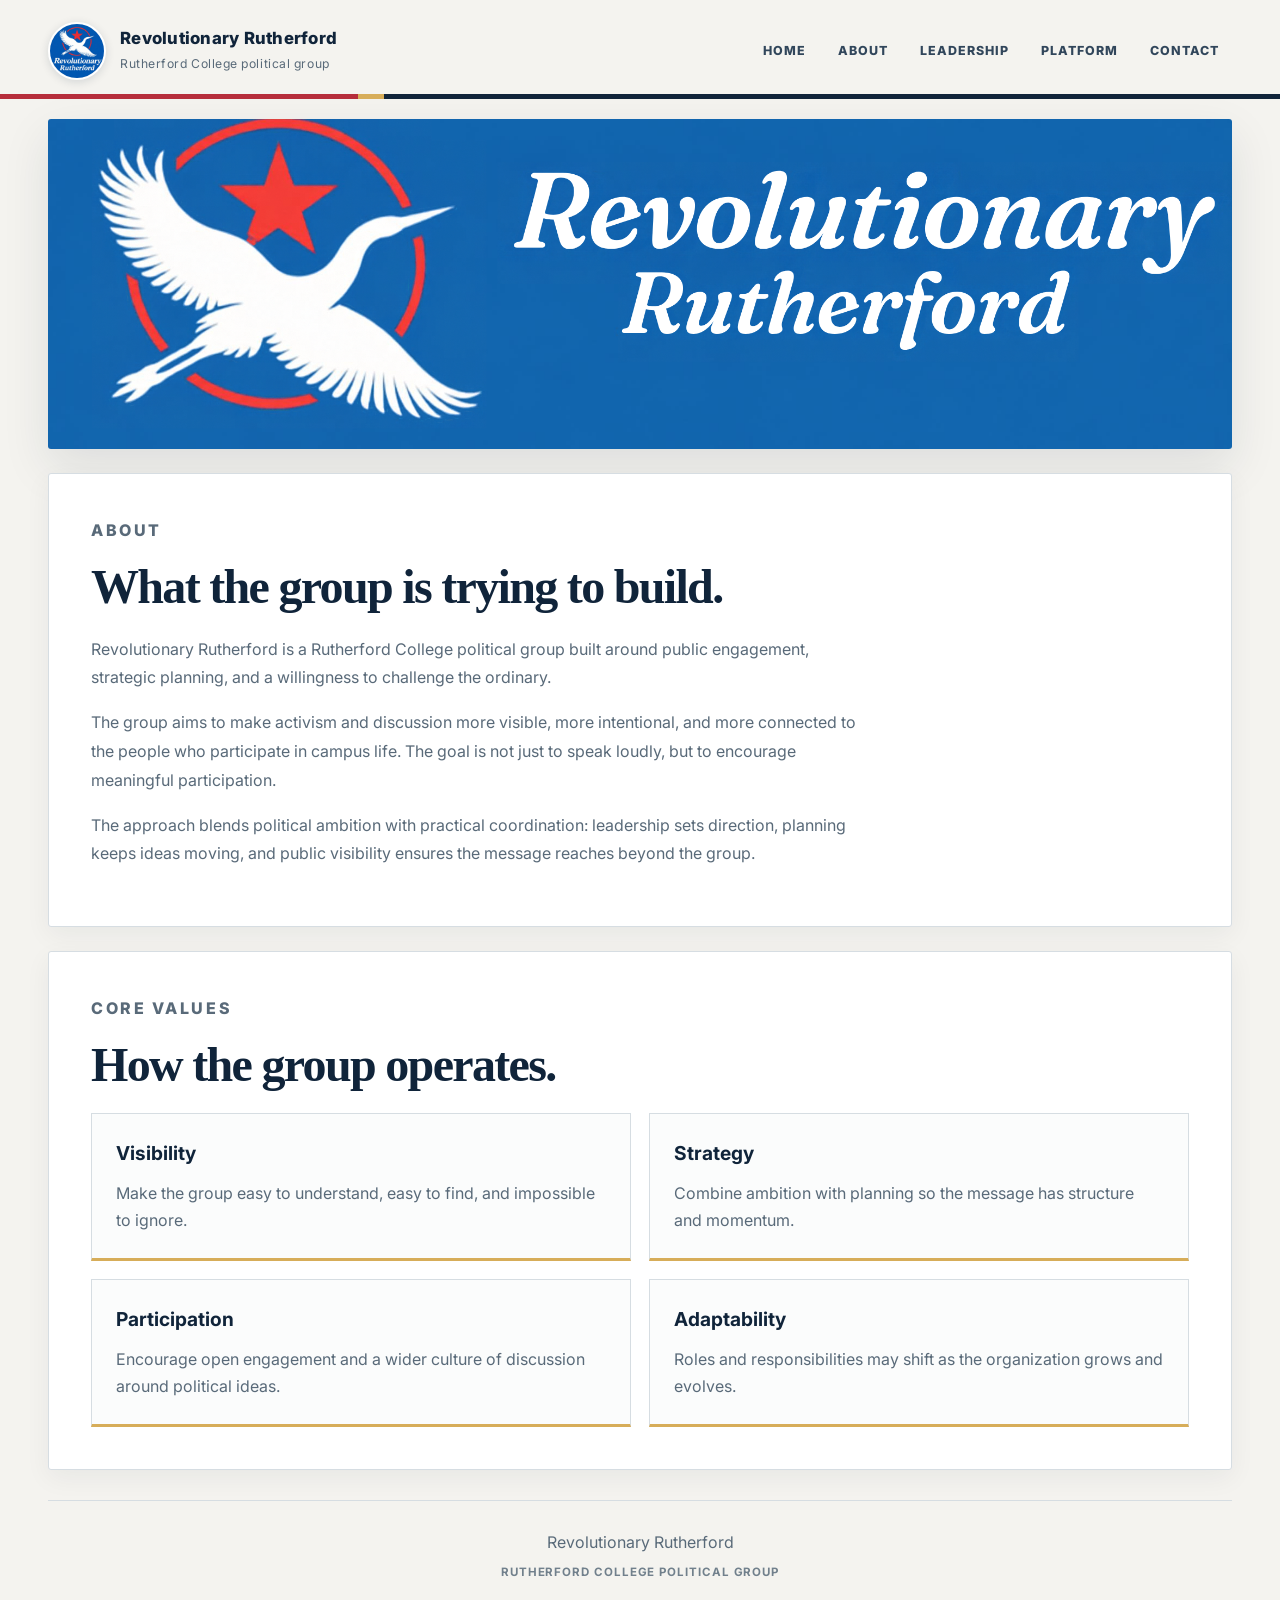
==== commit 97fc265f: "Update site branding from Revolutionary Socialists of Rutherford to Revolutionary Rutherford across " ====
--- a/about.html
+++ b/about.html
@@ -3,8 +3,8 @@
   <head>
     <meta charset="UTF-8" />
     <meta name="viewport" content="width=device-width, initial-scale=1.0" />
-    <title>About | Revolutionary Socialists of Rutherford</title>
-    <meta name="description" content="About the Revolutionary Socialists of Rutherford group and its approach to campus politics." />
+    <title>About | Revolutionary Rutherford</title>
+    <meta name="description" content="About the Revolutionary Rutherford group and its approach to campus politics." />
     <link rel="icon" type="image/png" href="logo.png" />
     <link rel="preconnect" href="https://fonts.googleapis.com" />
     <link rel="preconnect" href="https://fonts.gstatic.com" crossorigin />
@@ -16,33 +16,68 @@
       <header class="site-header">
         <div class="brand-wrap">
           <img src="logo.png" alt="Rutherford group logo" class="brand-logo" />
-          <div><p class="brand-name">Revolutionary Socialists of Rutherford</p><p class="brand-tag">Rutherford College political group</p></div>
+          <div>
+            <p class="brand-name">Revolutionary Rutherford</p>
+            <p class="brand-tag">Rutherford College political group</p>
+          </div>
         </div>
         <nav class="main-nav" aria-label="Main navigation">
-          <a href="index.html">Home</a><a href="about.html">About</a><a href="leadership.html">Leadership</a><a href="platform.html">Platform</a><a href="contact.html">Contact</a>
+          <a href="index.html">Home</a>
+          <a href="about.html">About</a>
+          <a href="leadership.html">Leadership</a>
+          <a href="platform.html">Platform</a>
+          <a href="contact.html">Contact</a>
         </nav>
       </header>
+
       <img src="banner.png" alt="Group banner" class="page-banner" />
+
       <main>
         <section class="content-panel">
-          <div class="section-head"><p class="eyebrow">About</p><h2>What the group is trying to build.</h2></div>
-          <p>Revolutionary Socialists of Rutherford is a Rutherford College political group built around public engagement, strategic planning, and a willingness to challenge the ordinary.</p>
-          <p>The group aims to make activism and discussion more visible, more intentional, and more connected to the people who participate in campus life. The goal is not just to speak loudly, but to encourage meaningful participation.</p>
-          <p>The approach blends political ambition with practical coordination: leadership sets direction, planning keeps ideas moving, and public visibility ensures the message reaches beyond the group.</p>
+          <div class="section-head">
+            <p class="eyebrow">About</p>
+            <h2>What the group is trying to build.</h2>
+          </div>
+          <p>
+            Revolutionary Rutherford is a Rutherford College political group built around public engagement, strategic planning, and a willingness to challenge the ordinary.
+          </p>
+          <p>
+            The group aims to make activism and discussion more visible, more intentional, and more connected to the people who participate in campus life. The goal is not just to speak loudly, but to encourage meaningful participation.
+          </p>
+          <p>
+            The approach blends political ambition with practical coordination: leadership sets direction, planning keeps ideas moving, and public visibility ensures the message reaches beyond the group.
+          </p>
         </section>
+
         <section class="content-panel">
-          <div class="section-head"><p class="eyebrow">Core values</p><h2>How the group operates.</h2></div>
+          <div class="section-head">
+            <p class="eyebrow">Core values</p>
+            <h2>How the group operates.</h2>
+          </div>
           <div class="list-grid">
-            <div class="item"><h3>Visibility</h3><p>Make the group easy to understand, easy to find, and impossible to ignore.</p></div>
-            <div class="item"><h3>Strategy</h3><p>Combine ambition with planning so the message has structure and momentum.</p></div>
-            <div class="item"><h3>Participation</h3><p>Encourage open engagement and a wider culture of discussion around political ideas.</p></div>
-            <div class="item"><h3>Adaptability</h3><p>Roles and responsibilities may shift as the organization grows and evolves.</p></div>
+            <div class="item">
+              <h3>Visibility</h3>
+              <p>Make the group easy to understand, easy to find, and impossible to ignore.</p>
+            </div>
+            <div class="item">
+              <h3>Strategy</h3>
+              <p>Combine ambition with planning so the message has structure and momentum.</p>
+            </div>
+            <div class="item">
+              <h3>Participation</h3>
+              <p>Encourage open engagement and a wider culture of discussion around political ideas.</p>
+            </div>
+            <div class="item">
+              <h3>Adaptability</h3>
+              <p>Roles and responsibilities may shift as the organization grows and evolves.</p>
+            </div>
           </div>
         </section>
       </main>
+
       <footer class="site-footer">
-        <section class="sponsor-section" aria-labelledby="sponsor-heading"><h2 id="sponsor-heading">Proudly Sponsored By</h2><div class="sponsor-logos"><img src="focusprint.jpg" alt="Focusprint" /><img src="stampsandmore.png" alt="Stamps and More" /></div></section>
-        <p>Revolutionary Socialists of Rutherford</p><p class="tiny">Rutherford College political group</p>
+        <p>Revolutionary Rutherford</p>
+        <p class="tiny">Rutherford College political group</p>
       </footer>
     </div>
   </body>
--- a/styles.css
+++ b/styles.css
@@ -1,43 +1,685 @@
-
-/* Proudly Sponsored By section */
+/* Institutional, school-community inspired visual system */
+:root {
+  color-scheme: light;
+  --ink: #17283a;
+  --ink-soft: #31465b;
+  --navy: #10243a;
+  --navy-deep: #0a1929;
+  --red: #b62d3b;
+  --red-dark: #922330;
+  --gold: #d7ad59;
+  --paper: #f4f3ef;
+  --surface: #ffffff;
+  --surface-muted: #e9edf0;
+  --muted: #596a79;
+  --line: #d6dde2;
+  --shadow: 0 18px 48px rgba(16, 36, 58, 0.1);
+  --content-width: 1200px;
+  --page-gutter: clamp(18px, 4vw, 48px);
+}
+
+*,
+*::before,
+*::after {
+  box-sizing: border-box;
+}
+
+html {
+  scroll-behavior: smooth;
+  scroll-padding-top: 24px;
+}
+
+body {
+  min-width: 320px;
+  min-height: 100vh;
+  margin: 0;
+  color: var(--ink);
+  background: var(--paper);
+  font-family: "Inter", "Segoe UI", Arial, sans-serif;
+  font-size: 16px;
+  line-height: 1.65;
+  -webkit-font-smoothing: antialiased;
+}
+
+img {
+  display: block;
+  max-width: 100%;
+}
+
+a {
+  color: inherit;
+}
+
+:focus-visible {
+  outline: 3px solid var(--gold);
+  outline-offset: 4px;
+}
+
+.page-shell {
+  width: min(var(--content-width), calc(100% - var(--page-gutter) * 2));
+  margin-inline: auto;
+  padding: 0 0 48px;
+}
+
+.site-header {
+  position: relative;
+  z-index: 3;
+  display: flex;
+  align-items: center;
+  justify-content: space-between;
+  gap: 28px;
+  padding: 22px 0 18px;
+  border-bottom: 1px solid var(--line);
+}
+
+.site-header::before {
+  position: absolute;
+  right: calc((100vw - 100%) / -2);
+  bottom: -1px;
+  left: calc((100vw - 100%) / -2);
+  height: 5px;
+  background: linear-gradient(90deg, var(--red) 0 28%, var(--gold) 28% 30%, var(--navy) 30% 100%);
+  content: "";
+}
+
+.brand-wrap {
+  display: flex;
+  min-width: 0;
+  align-items: center;
+  gap: 14px;
+  text-decoration: none;
+}
+
+.brand-logo {
+  width: 58px;
+  height: 58px;
+  flex: 0 0 auto;
+  border: 2px solid var(--surface);
+  border-radius: 50%;
+  background: var(--surface);
+  box-shadow: 0 2px 10px rgba(16, 36, 58, 0.14);
+  object-fit: cover;
+}
+
+.brand-name {
+  margin: 0;
+  color: var(--navy);
+  font-size: clamp(0.9rem, 1.5vw, 1.05rem);
+  font-weight: 800;
+  letter-spacing: 0.015em;
+  line-height: 1.3;
+}
+
+.brand-tag {
+  margin: 4px 0 0;
+  color: var(--muted);
+  font-size: 0.76rem;
+  letter-spacing: 0.045em;
+}
+
+.main-nav {
+  display: flex;
+  flex-wrap: wrap;
+  align-items: center;
+  justify-content: flex-end;
+  gap: 6px;
+}
+
+.main-nav a {
+  position: relative;
+  display: inline-flex;
+  min-height: 42px;
+  align-items: center;
+  padding: 0 13px;
+  border-radius: 3px;
+  color: var(--ink-soft);
+  font-size: 0.78rem;
+  font-weight: 800;
+  letter-spacing: 0.08em;
+  text-decoration: none;
+  text-transform: uppercase;
+  transition: color 160ms ease, background-color 160ms ease;
+}
+
+.main-nav a:hover,
+.main-nav a:focus-visible,
+.main-nav a[aria-current="page"] {
+  color: var(--red-dark);
+  background: rgba(182, 45, 59, 0.07);
+}
+
+.main-nav a[aria-current="page"]::after {
+  position: absolute;
+  right: 13px;
+  bottom: 3px;
+  left: 13px;
+  height: 2px;
+  background: var(--red);
+  content: "";
+}
+
+.page-banner {
+  width: 100%;
+  height: clamp(180px, 28vw, 330px);
+  margin-top: 20px;
+  border-radius: 3px;
+  background: var(--navy);
+  object-fit: cover;
+  object-position: center;
+  box-shadow: var(--shadow);
+}
+
+main {
+  display: block;
+}
+
+.hero {
+  position: relative;
+  display: grid;
+  min-height: 390px;
+  grid-template-columns: minmax(0, 1.25fr) minmax(250px, 0.75fr);
+  align-items: center;
+  gap: clamp(24px, 5vw, 64px);
+  overflow: hidden;
+  margin-top: 24px;
+  padding: clamp(30px, 5vw, 64px);
+  color: #fff;
+  background:
+    linear-gradient(110deg, rgba(10, 25, 41, 0.98) 0%, rgba(16, 36, 58, 0.94) 56%, rgba(25, 58, 80, 0.88) 100%),
+    var(--navy);
+  box-shadow: var(--shadow);
+}
+
+.hero::before {
+  position: absolute;
+  top: 0;
+  left: 0;
+  width: 7px;
+  height: 100%;
+  background: var(--red);
+  content: "";
+}
+
+.hero-copy,
+.hero-visual {
+  position: relative;
+  z-index: 1;
+}
+
+.eyebrow {
+  margin: 0 0 12px;
+  color: var(--red);
+  font-size: 0.76rem;
+  font-weight: 800;
+  letter-spacing: 0.16em;
+  text-transform: uppercase;
+}
+
+.hero .eyebrow {
+  color: #f1c96e;
+}
+
+.hero h1,
+.section-head h2 {
+  margin: 0;
+  font-family: Georgia, "Times New Roman", serif;
+  font-weight: 700;
+  letter-spacing: -0.035em;
+  line-height: 1.08;
+}
+
+.hero h1 {
+  max-width: 700px;
+  font-size: clamp(2.7rem, 6vw, 5.2rem);
+}
+
+.lede {
+  max-width: 630px;
+  margin: 20px 0 0;
+  color: rgba(255, 255, 255, 0.8);
+  font-size: clamp(1rem, 1.5vw, 1.15rem);
+  line-height: 1.75;
+}
+
+.hero-actions {
+  display: flex;
+  flex-wrap: wrap;
+  gap: 12px;
+  margin-top: 26px;
+}
+
+.primary-btn,
+.secondary-btn {
+  display: inline-flex;
+  min-height: 48px;
+  align-items: center;
+  justify-content: center;
+  padding: 0 20px;
+  border: 1px solid transparent;
+  border-radius: 3px;
+  font-size: 0.79rem;
+  font-weight: 800;
+  letter-spacing: 0.07em;
+  text-decoration: none;
+  text-transform: uppercase;
+  transition: background-color 160ms ease, color 160ms ease, transform 160ms ease;
+}
+
+.primary-btn {
+  color: #fff;
+  background: var(--red);
+}
+
+.primary-btn:hover {
+  background: var(--red-dark);
+  transform: translateY(-2px);
+}
+
+.secondary-btn {
+  border-color: rgba(255, 255, 255, 0.48);
+  color: #fff;
+  background: transparent;
+}
+
+.secondary-btn:hover {
+  color: var(--navy);
+  background: #fff;
+  transform: translateY(-2px);
+}
+
+.hero-stats {
+  display: flex;
+  flex-wrap: wrap;
+  gap: 24px;
+  margin: 30px 0 0;
+  padding: 0;
+  list-style: none;
+}
+
+.hero-stats li {
+  min-width: 105px;
+  padding-left: 12px;
+  border-left: 2px solid var(--gold);
+}
+
+.hero-stats strong {
+  display: block;
+  color: #fff;
+  font-family: Georgia, "Times New Roman", serif;
+  font-size: 1.7rem;
+  line-height: 1.15;
+}
+
+.hero-stats span {
+  color: rgba(255, 255, 255, 0.7);
+  font-size: 0.67rem;
+  font-weight: 700;
+  letter-spacing: 0.07em;
+  text-transform: uppercase;
+}
+
+.hero-visual {
+  display: grid;
+  min-height: 290px;
+  place-items: center;
+}
+
+.info-card {
+  position: relative;
+  z-index: 2;
+  width: min(100%, 340px);
+  padding: 30px 26px;
+  border-top: 4px solid var(--gold);
+  color: var(--ink);
+  background: #fff;
+  text-align: left;
+  box-shadow: 0 22px 48px rgba(0, 0, 0, 0.25);
+}
+
+.badge-label {
+  display: block;
+  margin-bottom: 10px;
+  color: var(--red);
+  font-size: 0.7rem;
+  font-weight: 800;
+  letter-spacing: 0.14em;
+  text-transform: uppercase;
+}
+
+.info-card strong {
+  display: block;
+  margin-bottom: 8px;
+  color: var(--navy);
+  font-family: Georgia, "Times New Roman", serif;
+  font-size: clamp(1.7rem, 3vw, 2.2rem);
+  line-height: 1.1;
+}
+
+.info-card small {
+  color: var(--muted);
+  font-size: 0.9rem;
+  line-height: 1.6;
+}
+
+.orbit {
+  position: absolute;
+  border: 1px solid rgba(255, 255, 255, 0.25);
+  border-radius: 50%;
+  pointer-events: none;
+}
+
+.orbit-one {
+  width: min(340px, 80vw);
+  aspect-ratio: 1;
+}
+
+.orbit-two {
+  width: min(245px, 60vw);
+  aspect-ratio: 1;
+  border-color: rgba(241, 201, 110, 0.5);
+}
+
+.core-circle {
+  position: absolute;
+  width: 90px;
+  aspect-ratio: 1;
+  border-radius: 50%;
+  background: rgba(182, 45, 59, 0.25);
+}
+
+.panel,
+.content-panel {
+  margin-top: 24px;
+  padding: clamp(24px, 4vw, 42px);
+  border: 1px solid var(--line);
+  border-radius: 3px;
+  background: var(--surface);
+  box-shadow: 0 8px 26px rgba(16, 36, 58, 0.055);
+}
+
+.section-head {
+  margin-bottom: 22px;
+}
+
+.section-head h2 {
+  color: var(--navy);
+  font-size: clamp(2rem, 4vw, 3rem);
+}
+
+.intro-panel p,
+.content-panel p,
+.content-panel li {
+  color: var(--muted);
+  line-height: 1.8;
+}
+
+.intro-panel p,
+.content-panel p {
+  max-width: 78ch;
+  margin: 0 0 16px;
+  font-size: 1rem;
+}
+
+.leader-grid {
+  display: grid;
+  grid-template-columns: repeat(3, minmax(0, 1fr));
+  gap: 18px;
+}
+
+.leader-card {
+  padding: 24px;
+  border: 1px solid var(--line);
+  border-top: 4px solid var(--navy);
+  background: #fff;
+  box-shadow: 0 8px 22px rgba(16, 36, 58, 0.06);
+}
+
+.leader-card.accent-rose { border-top-color: var(--red); }
+.leader-card.accent-gold { border-top-color: #b78a32; }
+.leader-card.accent-aqua { border-top-color: #397c91; }
+
+.leader-card h3 {
+  margin: 14px 0 8px;
+  color: var(--navy);
+  font-family: Georgia, "Times New Roman", serif;
+  font-size: 1.65rem;
+  line-height: 1.2;
+}
+
+.leader-card p {
+  margin: 0;
+  color: var(--muted);
+  line-height: 1.7;
+}
+
+.leader-role {
+  display: inline-block;
+  padding: 6px 9px;
+  color: var(--red-dark);
+  background: #f8e9e9;
+  font-size: 0.66rem;
+  font-weight: 800;
+  letter-spacing: 0.09em;
+  text-transform: uppercase;
+}
+
+.accent-gold .leader-role { color: #70551e; background: #f5efdF; }
+.accent-aqua .leader-role { color: #245c70; background: #e5f1f4; }
+
+.duties-note {
+  margin: 22px 0 0;
+  color: var(--red-dark);
+  font-weight: 700;
+  letter-spacing: 0.04em;
+  text-transform: uppercase;
+}
+
+.platform-list {
+  display: grid;
+  grid-template-columns: repeat(3, minmax(0, 1fr));
+  gap: 18px;
+}
+
+.platform-list > div,
+.list-grid .item {
+  padding: 24px;
+  border: 1px solid var(--line);
+  border-bottom: 3px solid var(--gold);
+  background: #fbfcfc;
+}
+
+.platform-list span {
+  display: inline-block;
+  margin-bottom: 14px;
+  color: var(--red);
+  font-family: Georgia, "Times New Roman", serif;
+  font-size: 1.5rem;
+  font-weight: 700;
+}
+
+.platform-list h3,
+.list-grid h3 {
+  margin: 0 0 10px;
+  color: var(--navy);
+  font-size: 1.2rem;
+}
+
+.platform-list p,
+.list-grid p {
+  margin: 0;
+  color: var(--muted);
+  line-height: 1.7;
+}
+
+.list-grid {
+  display: grid;
+  grid-template-columns: repeat(2, minmax(0, 1fr));
+  gap: 18px;
+  margin-top: 12px;
+}
+
+.site-footer {
+  margin-top: 30px;
+  padding: 28px 0 0;
+  border-top: 1px solid var(--line);
+  color: var(--muted);
+  text-align: center;
+}
+
+.site-footer p {
+  margin: 0 0 8px;
+}
+
+.site-footer .tiny {
+  color: #71808c;
+  font-size: 0.72rem;
+  font-weight: 700;
+  letter-spacing: 0.08em;
+  text-transform: uppercase;
+}
+
 .sponsor-section {
   margin: 0 0 24px;
-  padding: 0 0 22px;
-  border-bottom: 1px solid rgba(255, 255, 255, 0.08);
+  padding: 0 0 24px;
+  border-bottom: 1px solid var(--line);
 }
 
 .sponsor-section h2 {
   margin: 0 0 18px;
-  color: var(--text);
-  font-size: 1rem;
-  letter-spacing: 0.12em;
-  text-transform: uppercase;
+  color: var(--navy);
+  font-family: Georgia, "Times New Roman", serif;
+  font-size: 1.45rem;
 }
 
 .sponsor-logos {
   display: flex;
+  flex-wrap: wrap;
   align-items: center;
   justify-content: center;
-  gap: 28px;
-  flex-wrap: wrap;
+  gap: 18px 28px;
 }
 
 .sponsor-logos img {
   width: min(220px, 42%);
-  height: 90px;
+  height: 88px;
+  padding: 8px;
+  border: 1px solid var(--line);
+  background: #fff;
   object-fit: contain;
-  border-radius: 8px;
-  background: #fff;
-  padding: 8px;
-}
-
-@media (max-width: 560px) {
+}
+
+@media (max-width: 900px) {
+  .site-header {
+    align-items: flex-start;
+    flex-direction: column;
+    gap: 12px;
+  }
+
+  .main-nav {
+    justify-content: flex-start;
+  }
+
+  .hero {
+    grid-template-columns: minmax(0, 1fr) minmax(220px, 0.75fr);
+  }
+
+  .leader-grid,
+  .platform-list {
+    grid-template-columns: repeat(2, minmax(0, 1fr));
+  }
+}
+
+@media (max-width: 640px) {
+  .page-shell {
+    width: calc(100% - 28px);
+    padding-bottom: 28px;
+  }
+
+  .site-header {
+    padding-top: 16px;
+  }
+
+  .brand-logo {
+    width: 48px;
+    height: 48px;
+  }
+
+  .main-nav {
+    width: 100%;
+    gap: 2px;
+  }
+
+  .main-nav a {
+    min-height: 38px;
+    padding-inline: 9px;
+    font-size: 0.69rem;
+  }
+
+  .page-banner {
+    height: 170px;
+    margin-top: 14px;
+  }
+
+  .hero {
+    grid-template-columns: 1fr;
+    gap: 20px;
+    margin-top: 14px;
+    padding: 30px 24px;
+  }
+
+  .hero h1 {
+    font-size: clamp(2.45rem, 12vw, 4rem);
+  }
+
+  .hero-visual {
+    min-height: 260px;
+  }
+
+  .info-card {
+    width: min(100%, 320px);
+  }
+
+  .hero-stats {
+    gap: 14px;
+  }
+
+  .hero-stats li {
+    min-width: 88px;
+  }
+
+  .panel,
+  .content-panel {
+    margin-top: 16px;
+    padding: 24px 20px;
+  }
+
+  .leader-grid,
+  .platform-list,
+  .list-grid {
+    grid-template-columns: 1fr;
+  }
+
   .sponsor-logos {
-    gap: 14px;
+    gap: 12px;
   }
 
   .sponsor-logos img {
-    width: min(180px, 45%);
-    height: 74px;
-  }
-}
+    width: min(180px, 44%);
+    height: 72px;
+  }
+}
+
+@media (prefers-reduced-motion: reduce) {
+  html {
+    scroll-behavior: auto;
+  }
+
+  *,
+  *::before,
+  *::after {
+    animation-duration: 0.01ms !important;
+    animation-iteration-count: 1 !important;
+    scroll-behavior: auto !important;
+    transition-duration: 0.01ms !important;
+  }
+}
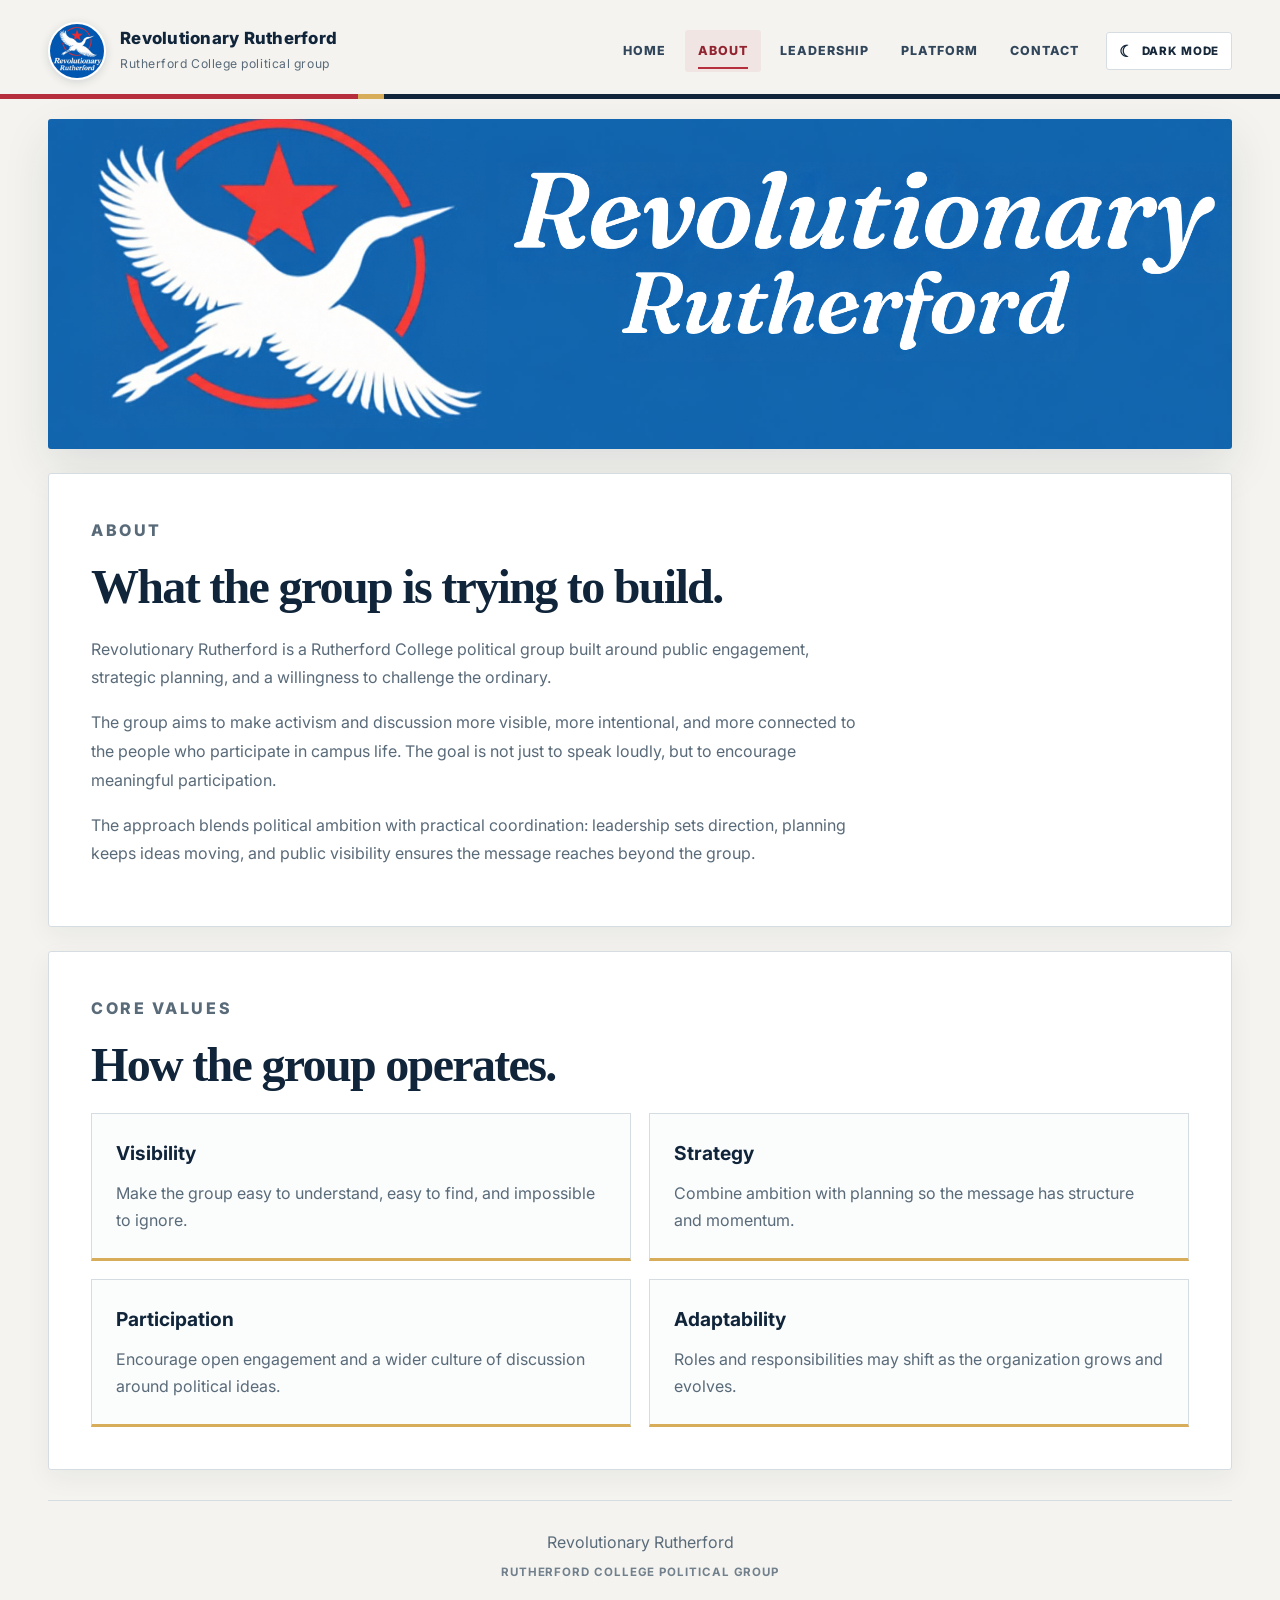
==== commit c1398317: "Add persistent dark-mode toggle to every site page" ====
--- a/about.html
+++ b/about.html
@@ -10,6 +10,7 @@
     <link rel="preconnect" href="https://fonts.gstatic.com" crossorigin />
     <link href="https://fonts.googleapis.com/css2?family=Inter:wght@400;500;700;800;900&display=swap" rel="stylesheet" />
     <link rel="stylesheet" href="styles.css" />
+    <link rel="stylesheet" href="theme.css" />
   </head>
   <body>
     <div class="page-shell">
@@ -22,63 +23,29 @@
           </div>
         </div>
         <nav class="main-nav" aria-label="Main navigation">
-          <a href="index.html">Home</a>
-          <a href="about.html">About</a>
-          <a href="leadership.html">Leadership</a>
-          <a href="platform.html">Platform</a>
-          <a href="contact.html">Contact</a>
+          <a href="index.html">Home</a><a href="about.html">About</a><a href="leadership.html">Leadership</a><a href="platform.html">Platform</a><a href="contact.html">Contact</a>
         </nav>
       </header>
-
       <img src="banner.png" alt="Group banner" class="page-banner" />
-
       <main>
         <section class="content-panel">
-          <div class="section-head">
-            <p class="eyebrow">About</p>
-            <h2>What the group is trying to build.</h2>
-          </div>
-          <p>
-            Revolutionary Rutherford is a Rutherford College political group built around public engagement, strategic planning, and a willingness to challenge the ordinary.
-          </p>
-          <p>
-            The group aims to make activism and discussion more visible, more intentional, and more connected to the people who participate in campus life. The goal is not just to speak loudly, but to encourage meaningful participation.
-          </p>
-          <p>
-            The approach blends political ambition with practical coordination: leadership sets direction, planning keeps ideas moving, and public visibility ensures the message reaches beyond the group.
-          </p>
+          <div class="section-head"><p class="eyebrow">About</p><h2>What the group is trying to build.</h2></div>
+          <p>Revolutionary Rutherford is a Rutherford College political group built around public engagement, strategic planning, and a willingness to challenge the ordinary.</p>
+          <p>The group aims to make activism and discussion more visible, more intentional, and more connected to the people who participate in campus life. The goal is not just to speak loudly, but to encourage meaningful participation.</p>
+          <p>The approach blends political ambition with practical coordination: leadership sets direction, planning keeps ideas moving, and public visibility ensures the message reaches beyond the group.</p>
         </section>
-
         <section class="content-panel">
-          <div class="section-head">
-            <p class="eyebrow">Core values</p>
-            <h2>How the group operates.</h2>
-          </div>
+          <div class="section-head"><p class="eyebrow">Core values</p><h2>How the group operates.</h2></div>
           <div class="list-grid">
-            <div class="item">
-              <h3>Visibility</h3>
-              <p>Make the group easy to understand, easy to find, and impossible to ignore.</p>
-            </div>
-            <div class="item">
-              <h3>Strategy</h3>
-              <p>Combine ambition with planning so the message has structure and momentum.</p>
-            </div>
-            <div class="item">
-              <h3>Participation</h3>
-              <p>Encourage open engagement and a wider culture of discussion around political ideas.</p>
-            </div>
-            <div class="item">
-              <h3>Adaptability</h3>
-              <p>Roles and responsibilities may shift as the organization grows and evolves.</p>
-            </div>
+            <div class="item"><h3>Visibility</h3><p>Make the group easy to understand, easy to find, and impossible to ignore.</p></div>
+            <div class="item"><h3>Strategy</h3><p>Combine ambition with planning so the message has structure and momentum.</p></div>
+            <div class="item"><h3>Participation</h3><p>Encourage open engagement and a wider culture of discussion around political ideas.</p></div>
+            <div class="item"><h3>Adaptability</h3><p>Roles and responsibilities may shift as the organization grows and evolves.</p></div>
           </div>
         </section>
       </main>
-
-      <footer class="site-footer">
-        <p>Revolutionary Rutherford</p>
-        <p class="tiny">Rutherford College political group</p>
-      </footer>
+      <footer class="site-footer"><p>Revolutionary Rutherford</p><p class="tiny">Rutherford College political group</p></footer>
     </div>
+    <script src="script.js"></script>
   </body>
 </html>
--- a/theme.css
+++ b/theme.css
@@ -0,0 +1,128 @@
+/* Theme toggle and dark palette overrides. */
+.theme-toggle {
+  display: inline-flex;
+  min-height: 38px;
+  align-items: center;
+  justify-content: center;
+  gap: 8px;
+  margin-left: 8px;
+  padding: 0 12px;
+  border: 1px solid var(--line);
+  border-radius: 3px;
+  color: var(--ink);
+  background: var(--surface);
+  cursor: pointer;
+  font: inherit;
+  font-size: 0.72rem;
+  font-weight: 800;
+  letter-spacing: 0.06em;
+  text-transform: uppercase;
+}
+
+.theme-toggle:hover {
+  border-color: var(--red);
+  color: var(--red-dark);
+}
+
+.theme-toggle .theme-icon {
+  font-size: 1rem;
+  line-height: 1;
+}
+
+:root[data-theme="dark"] {
+  color-scheme: dark;
+  --ink: #e7edf2;
+  --ink-soft: #d3dce4;
+  --navy: #e7edf2;
+  --navy-deep: #0a1929;
+  --red: #df6871;
+  --red-dark: #f08a91;
+  --gold: #d7ad59;
+  --paper: #101923;
+  --surface: #192633;
+  --surface-muted: #223442;
+  --muted: #b6c2cc;
+  --line: #354653;
+  --shadow: 0 18px 48px rgba(0, 0, 0, 0.28);
+}
+
+:root[data-theme="dark"] body {
+  color: var(--ink);
+  background: var(--paper);
+}
+
+:root[data-theme="dark"] .site-header::before {
+  background: linear-gradient(90deg, var(--red) 0 28%, var(--gold) 28% 30%, #31536a 30% 100%);
+}
+
+:root[data-theme="dark"] .brand-name,
+:root[data-theme="dark"] .section-head h2,
+:root[data-theme="dark"] .leader-card h3,
+:root[data-theme="dark"] .platform-list h3,
+:root[data-theme="dark"] .list-grid h3,
+:root[data-theme="dark"] .sponsor-section h2 {
+  color: var(--ink);
+}
+
+:root[data-theme="dark"] .main-nav a {
+  color: var(--ink-soft);
+}
+
+:root[data-theme="dark"] .main-nav a:hover,
+:root[data-theme="dark"] .main-nav a:focus-visible,
+:root[data-theme="dark"] .main-nav a[aria-current="page"] {
+  color: #fff;
+  background: rgba(223, 104, 113, 0.14);
+}
+
+:root[data-theme="dark"] .info-card,
+:root[data-theme="dark"] .leader-card,
+:root[data-theme="dark"] .platform-list > div,
+:root[data-theme="dark"] .list-grid .item {
+  color: var(--ink);
+  border-color: var(--line);
+  background: var(--surface);
+}
+
+:root[data-theme="dark"] .info-card strong {
+  color: var(--ink);
+}
+
+:root[data-theme="dark"] .panel,
+:root[data-theme="dark"] .content-panel {
+  border-color: var(--line);
+  background: var(--surface);
+}
+
+:root[data-theme="dark"] .leader-card.accent-rose { border-top-color: var(--red); }
+:root[data-theme="dark"] .leader-card.accent-gold { border-top-color: var(--gold); }
+:root[data-theme="dark"] .leader-card.accent-aqua { border-top-color: #69b4c9; }
+
+:root[data-theme="dark"] .leader-role {
+  color: #ffd1d4;
+  background: rgba(223, 104, 113, 0.18);
+}
+
+:root[data-theme="dark"] .accent-gold .leader-role {
+  color: #f5d992;
+  background: rgba(215, 173, 89, 0.16);
+}
+
+:root[data-theme="dark"] .accent-aqua .leader-role {
+  color: #b9e8f2;
+  background: rgba(105, 180, 201, 0.16);
+}
+
+:root[data-theme="dark"] .site-footer .tiny {
+  color: #a7b5c0;
+}
+
+:root[data-theme="dark"] .sponsor-logos img {
+  background: #fff;
+}
+
+@media (max-width: 640px) {
+  .theme-toggle {
+    margin: 4px 0 0;
+  }
+}
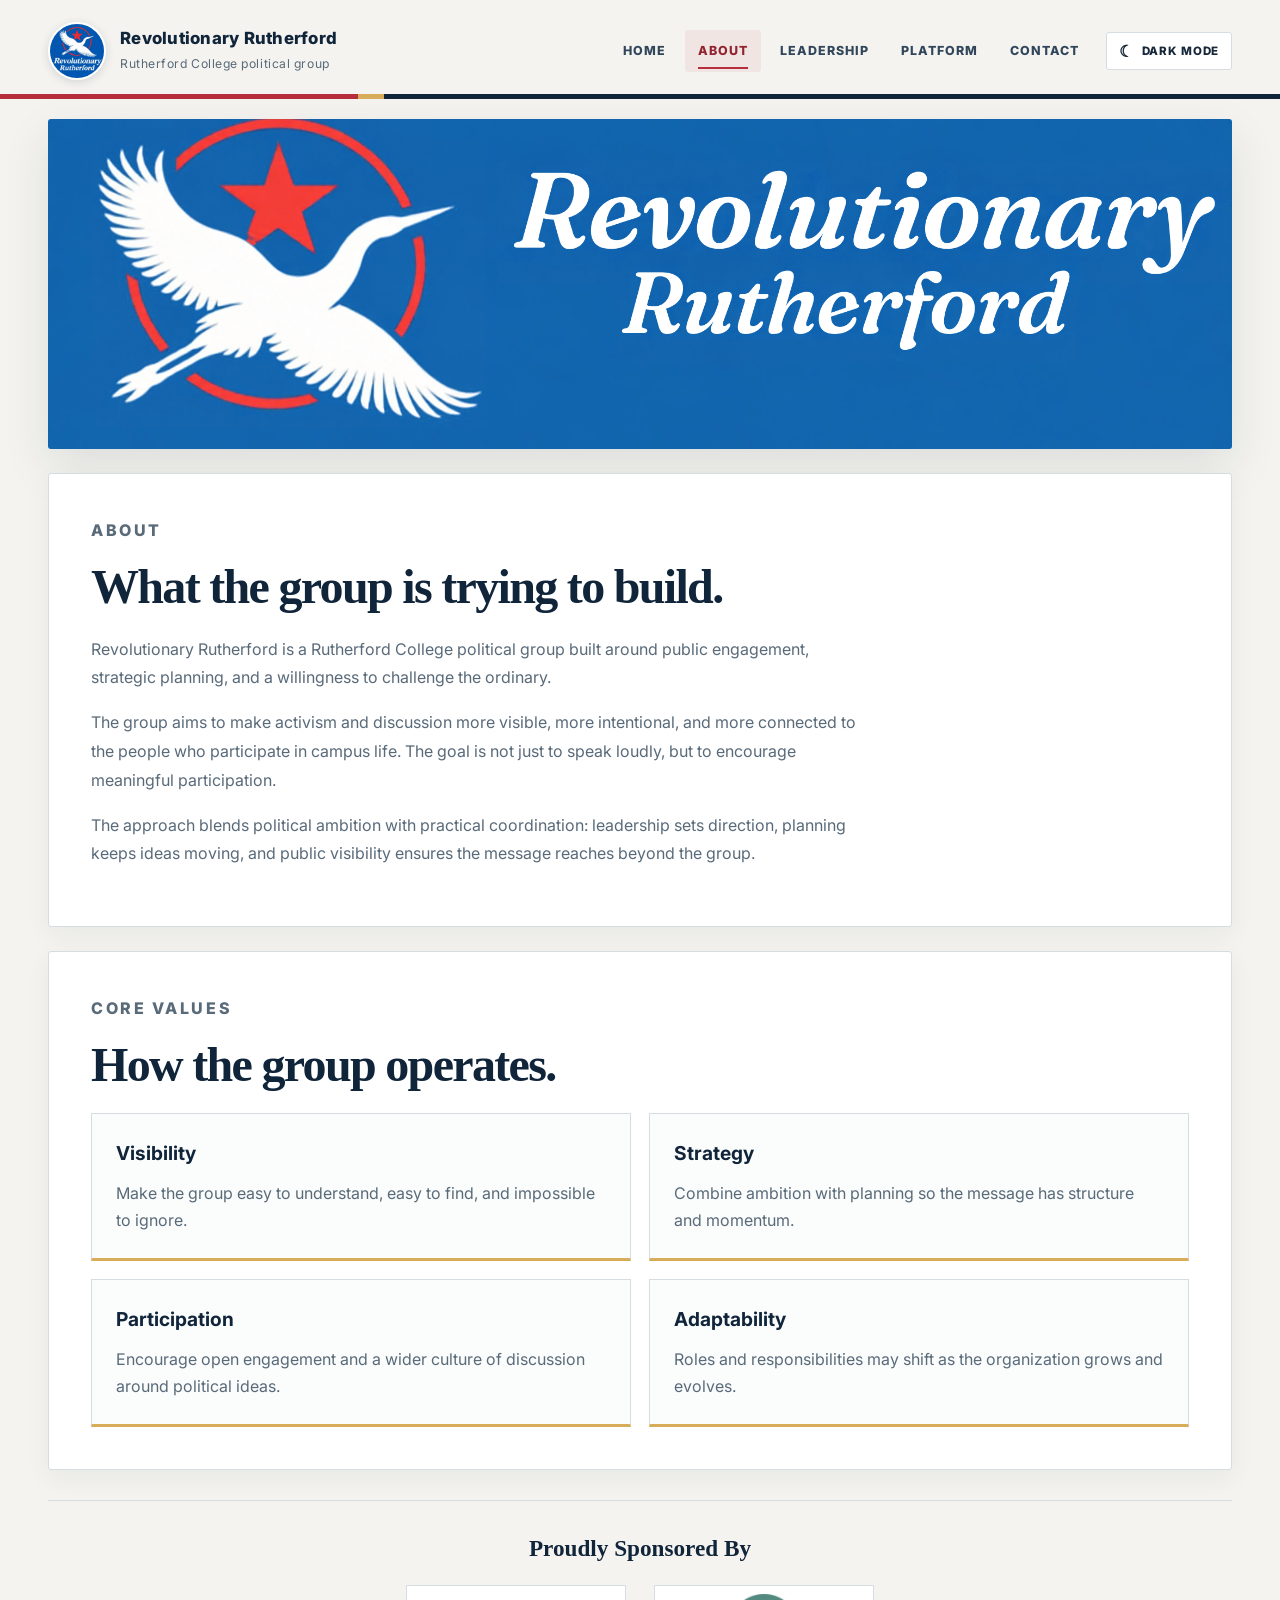
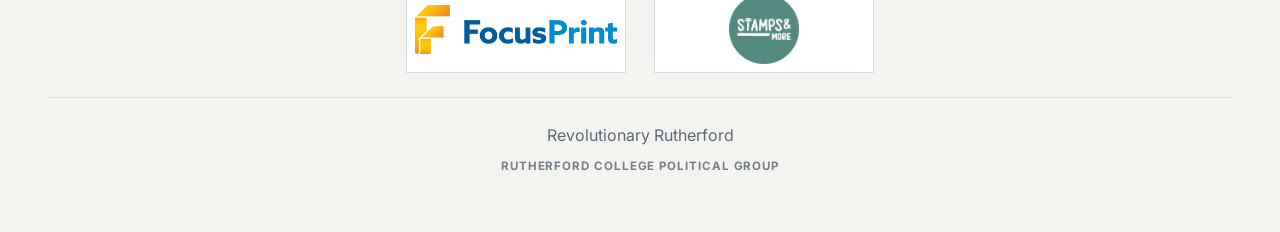
==== commit 102b6812: "Restore sponsor sections and add email contact link" ====
--- a/about.html
+++ b/about.html
@@ -15,16 +15,8 @@
   <body>
     <div class="page-shell">
       <header class="site-header">
-        <div class="brand-wrap">
-          <img src="logo.png" alt="Rutherford group logo" class="brand-logo" />
-          <div>
-            <p class="brand-name">Revolutionary Rutherford</p>
-            <p class="brand-tag">Rutherford College political group</p>
-          </div>
-        </div>
-        <nav class="main-nav" aria-label="Main navigation">
-          <a href="index.html">Home</a><a href="about.html">About</a><a href="leadership.html">Leadership</a><a href="platform.html">Platform</a><a href="contact.html">Contact</a>
-        </nav>
+        <div class="brand-wrap"><img src="logo.png" alt="Rutherford group logo" class="brand-logo" /><div><p class="brand-name">Revolutionary Rutherford</p><p class="brand-tag">Rutherford College political group</p></div></div>
+        <nav class="main-nav" aria-label="Main navigation"><a href="index.html">Home</a><a href="about.html">About</a><a href="leadership.html">Leadership</a><a href="platform.html">Platform</a><a href="contact.html">Contact</a></nav>
       </header>
       <img src="banner.png" alt="Group banner" class="page-banner" />
       <main>
@@ -44,7 +36,10 @@
           </div>
         </section>
       </main>
-      <footer class="site-footer"><p>Revolutionary Rutherford</p><p class="tiny">Rutherford College political group</p></footer>
+      <footer class="site-footer">
+        <section class="sponsor-section" aria-labelledby="sponsor-heading"><h2 id="sponsor-heading">Proudly Sponsored By</h2><div class="sponsor-logos"><img src="focusprint.jpg" alt="Focusprint" /><img src="stampsandmore.png" alt="Stamps and More" /></div></section>
+        <p>Revolutionary Rutherford</p><p class="tiny">Rutherford College political group</p>
+      </footer>
     </div>
     <script src="script.js"></script>
   </body>
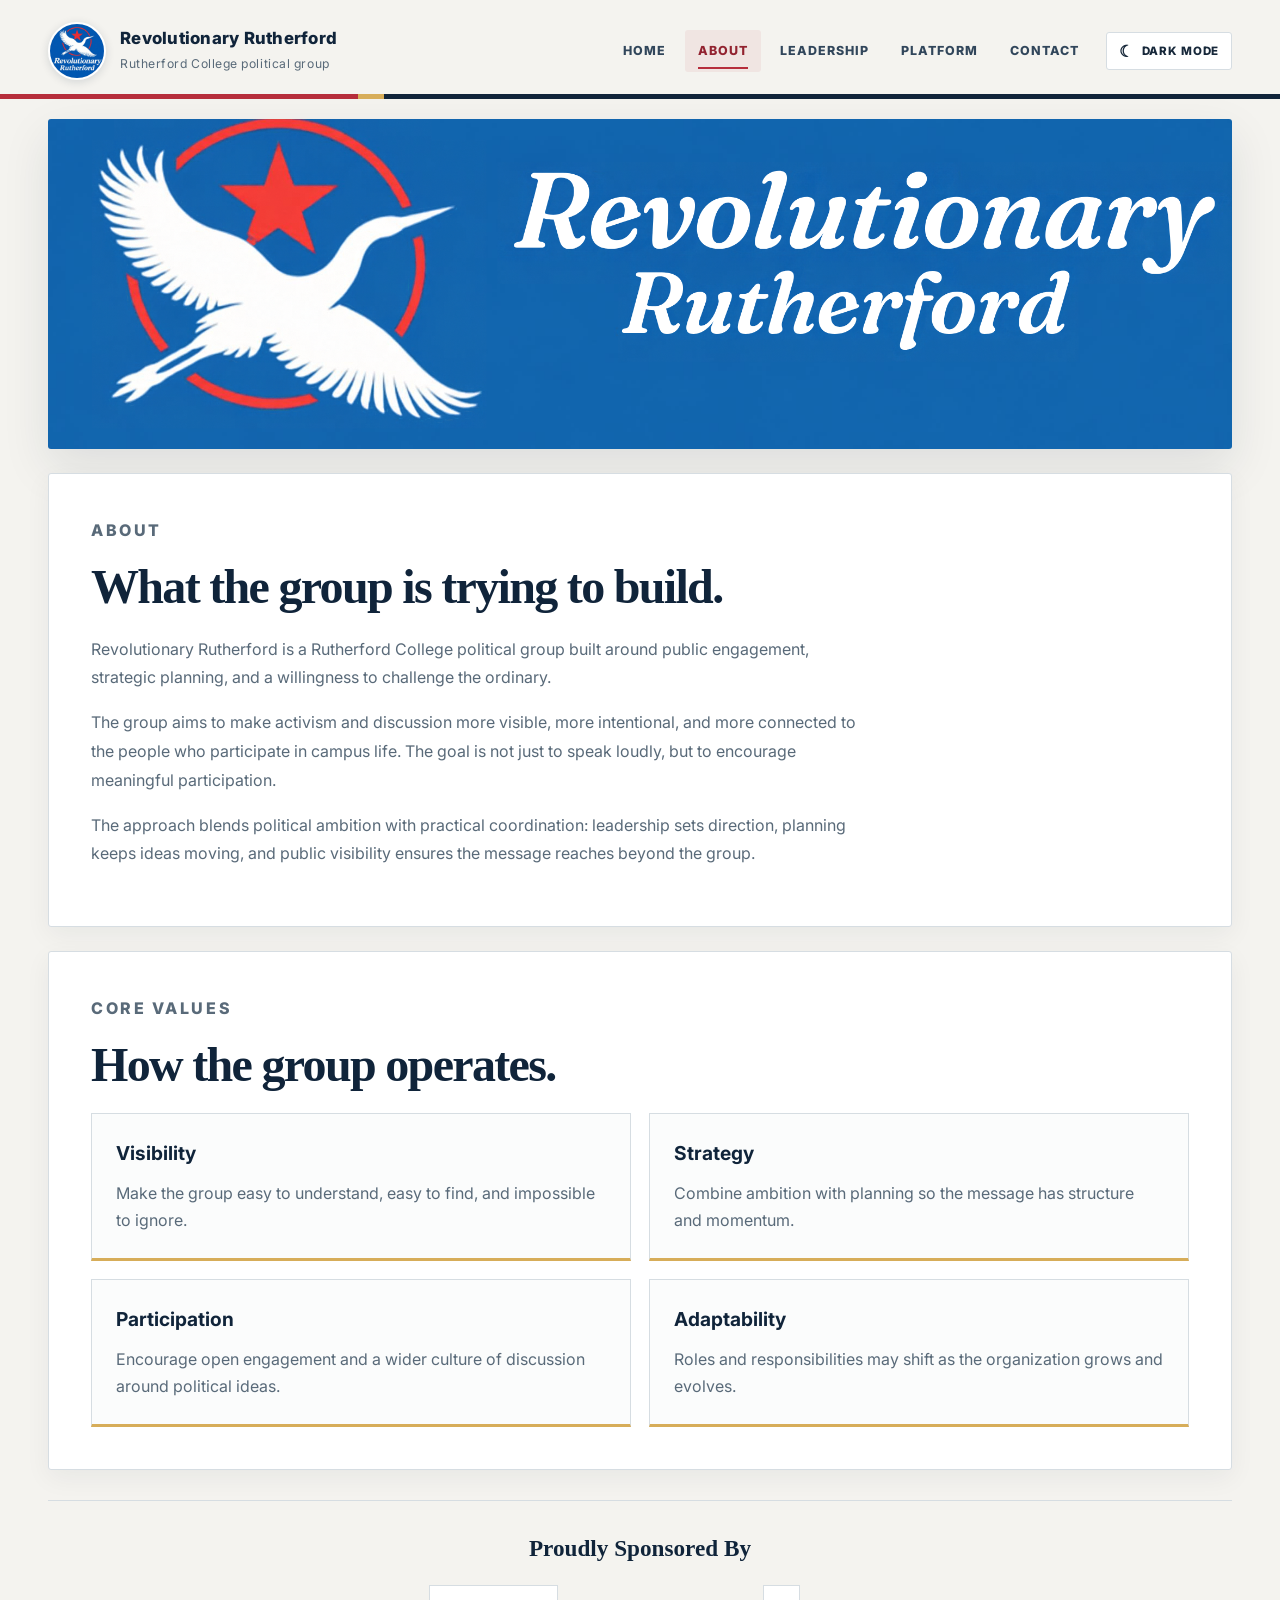
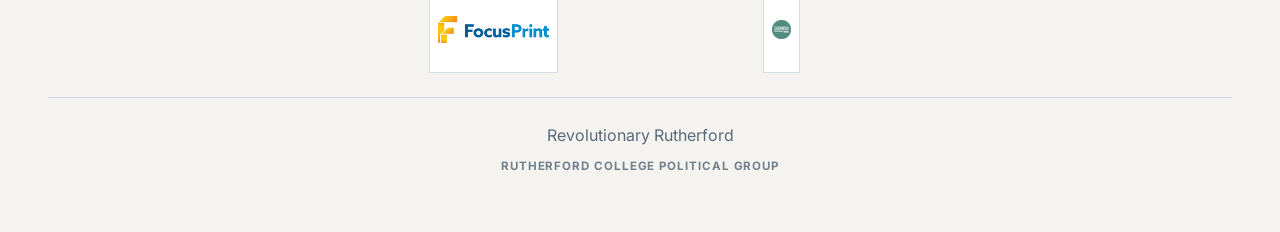
==== commit 758b6944: "Link sponsor logos to their websites in new tabs" ====
--- a/about.html
+++ b/about.html
@@ -37,7 +37,7 @@
         </section>
       </main>
       <footer class="site-footer">
-        <section class="sponsor-section" aria-labelledby="sponsor-heading"><h2 id="sponsor-heading">Proudly Sponsored By</h2><div class="sponsor-logos"><img src="focusprint.jpg" alt="Focusprint" /><img src="stampsandmore.png" alt="Stamps and More" /></div></section>
+        <section class="sponsor-section" aria-labelledby="sponsor-heading"><h2 id="sponsor-heading">Proudly Sponsored By</h2><div class="sponsor-logos"><a href="https://focusprint.co.nz" target="_blank" rel="noopener noreferrer" aria-label="Visit Focusprint (opens in a new tab)"><img src="focusprint.jpg" alt="Focusprint" /></a><a href="https://stampsandmore.co.nz" target="_blank" rel="noopener noreferrer" aria-label="Visit Stamps and More (opens in a new tab)"><img src="stampsandmore.png" alt="Stamps and More" /></a></div></section>
         <p>Revolutionary Rutherford</p><p class="tiny">Rutherford College political group</p>
       </footer>
     </div>
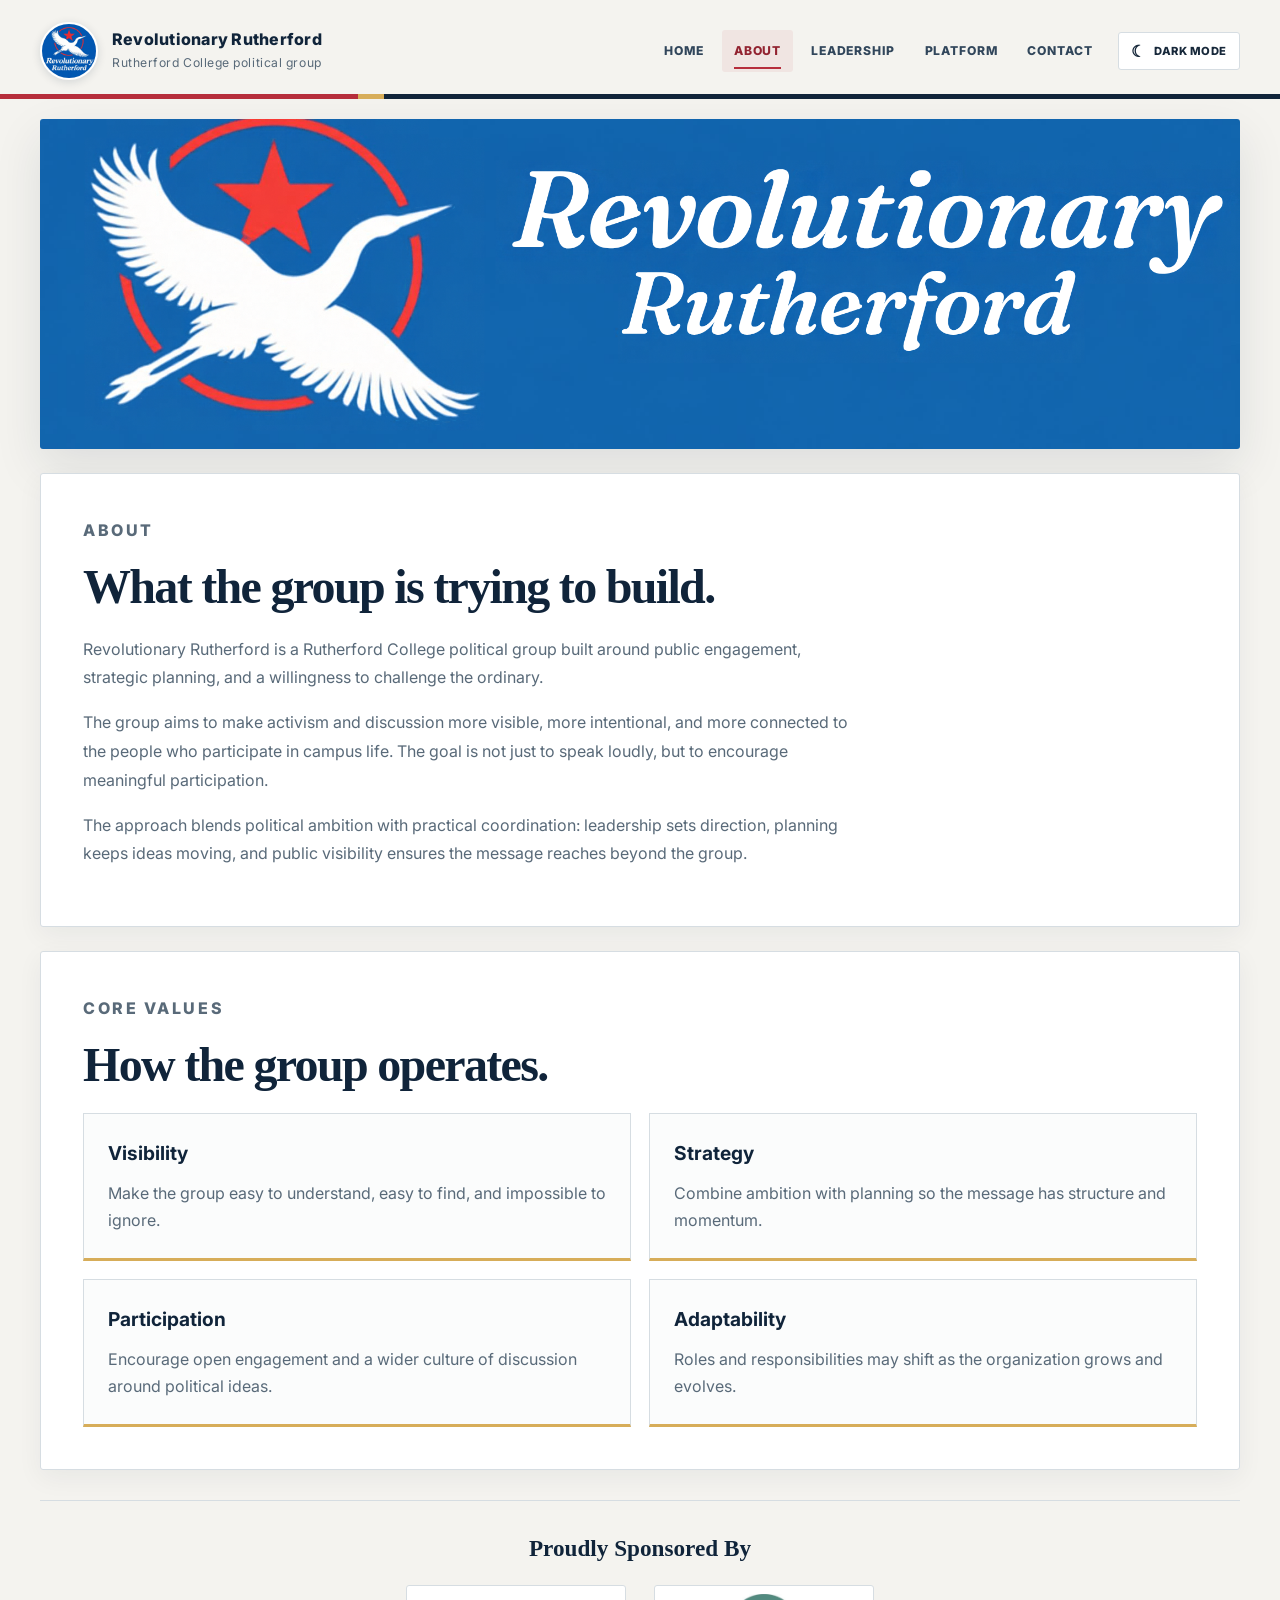
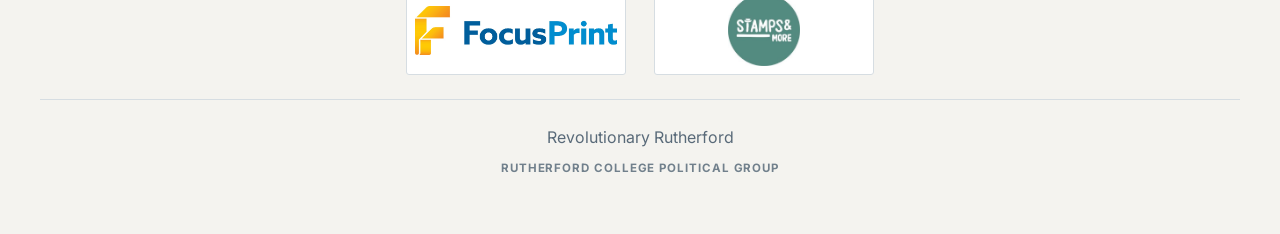
==== commit d3c976b8: "Bust cached stylesheet URLs and standardize all site pages on the working CSS" ====
--- a/about.html
+++ b/about.html
@@ -1,46 +1,36 @@
-<!DOCTYPE html>
+<!doctype html>
 <html lang="en">
   <head>
     <meta charset="UTF-8" />
-    <meta name="viewport" content="width=device-width, initial-scale=1.0" />
+    <meta name="viewport" content="width=device-width, initial-scale=1" />
     <title>About | Revolutionary Rutherford</title>
     <meta name="description" content="About the Revolutionary Rutherford group and its approach to campus politics." />
     <link rel="icon" type="image/png" href="logo.png" />
     <link rel="preconnect" href="https://fonts.googleapis.com" />
     <link rel="preconnect" href="https://fonts.gstatic.com" crossorigin />
     <link href="https://fonts.googleapis.com/css2?family=Inter:wght@400;500;700;800;900&display=swap" rel="stylesheet" />
-    <link rel="stylesheet" href="styles.css" />
-    <link rel="stylesheet" href="theme.css" />
+    <link rel="stylesheet" href="styles.css?v=20261116-3" />
+    <link rel="stylesheet" href="theme.css?v=20261116-3" />
   </head>
   <body>
     <div class="page-shell">
       <header class="site-header">
-        <div class="brand-wrap"><img src="logo.png" alt="Rutherford group logo" class="brand-logo" /><div><p class="brand-name">Revolutionary Rutherford</p><p class="brand-tag">Rutherford College political group</p></div></div>
+        <div class="brand-wrap"><img src="logo.png" alt="Revolutionary Rutherford logo" class="brand-logo" /><div><p class="brand-name">Revolutionary Rutherford</p><p class="brand-tag">Rutherford College political group</p></div></div>
         <nav class="main-nav" aria-label="Main navigation"><a href="index.html">Home</a><a href="about.html">About</a><a href="leadership.html">Leadership</a><a href="platform.html">Platform</a><a href="contact.html">Contact</a></nav>
       </header>
       <img src="banner.png" alt="Group banner" class="page-banner" />
       <main>
-        <section class="content-panel">
-          <div class="section-head"><p class="eyebrow">About</p><h2>What the group is trying to build.</h2></div>
+        <section class="content-panel"><div class="section-head"><p class="eyebrow">About</p><h2>What the group is trying to build.</h2></div>
           <p>Revolutionary Rutherford is a Rutherford College political group built around public engagement, strategic planning, and a willingness to challenge the ordinary.</p>
           <p>The group aims to make activism and discussion more visible, more intentional, and more connected to the people who participate in campus life. The goal is not just to speak loudly, but to encourage meaningful participation.</p>
           <p>The approach blends political ambition with practical coordination: leadership sets direction, planning keeps ideas moving, and public visibility ensures the message reaches beyond the group.</p>
         </section>
-        <section class="content-panel">
-          <div class="section-head"><p class="eyebrow">Core values</p><h2>How the group operates.</h2></div>
-          <div class="list-grid">
-            <div class="item"><h3>Visibility</h3><p>Make the group easy to understand, easy to find, and impossible to ignore.</p></div>
-            <div class="item"><h3>Strategy</h3><p>Combine ambition with planning so the message has structure and momentum.</p></div>
-            <div class="item"><h3>Participation</h3><p>Encourage open engagement and a wider culture of discussion around political ideas.</p></div>
-            <div class="item"><h3>Adaptability</h3><p>Roles and responsibilities may shift as the organization grows and evolves.</p></div>
-          </div>
+        <section class="content-panel"><div class="section-head"><p class="eyebrow">Core values</p><h2>How the group operates.</h2></div>
+          <div class="list-grid"><div class="item"><h3>Visibility</h3><p>Make the group easy to understand, easy to find, and impossible to ignore.</p></div><div class="item"><h3>Strategy</h3><p>Combine ambition with planning so the message has structure and momentum.</p></div><div class="item"><h3>Participation</h3><p>Encourage open engagement and a wider culture of discussion around political ideas.</p></div><div class="item"><h3>Adaptability</h3><p>Roles and responsibilities may shift as the organization grows and evolves.</p></div></div>
         </section>
       </main>
-      <footer class="site-footer">
-        <section class="sponsor-section" aria-labelledby="sponsor-heading"><h2 id="sponsor-heading">Proudly Sponsored By</h2><div class="sponsor-logos"><a href="https://focusprint.co.nz" target="_blank" rel="noopener noreferrer" aria-label="Visit Focusprint (opens in a new tab)"><img src="focusprint.jpg" alt="Focusprint" /></a><a href="https://stampsandmore.co.nz" target="_blank" rel="noopener noreferrer" aria-label="Visit Stamps and More (opens in a new tab)"><img src="stampsandmore.png" alt="Stamps and More" /></a></div></section>
-        <p>Revolutionary Rutherford</p><p class="tiny">Rutherford College political group</p>
-      </footer>
+      <footer class="site-footer"><section class="sponsor-section" aria-labelledby="sponsor-heading"><h2 id="sponsor-heading">Proudly Sponsored By</h2><div class="sponsor-logos"><a href="https://focusprint.co.nz" target="_blank" rel="noopener noreferrer" aria-label="Visit Focusprint (opens in a new tab)"><img src="focusprint.jpg" alt="Focusprint" /></a><a href="https://stampsandmore.co.nz" target="_blank" rel="noopener noreferrer" aria-label="Visit Stamps and More (opens in a new tab)"><img src="stampsandmore.png" alt="Stamps and More" /></a></div></section><p>Revolutionary Rutherford</p><p class="tiny">Rutherford College political group</p></footer>
     </div>
-    <script src="script.js"></script>
+    <script src="script.js?v=20261116-3"></script>
   </body>
 </html>
--- a/styles.css
+++ b/styles.css
@@ -1,33 +1,24 @@
-/* Institutional, school-community inspired visual system */
+/* Main site stylesheet — layout, typography, components, and responsive rules. */
 :root {
   color-scheme: light;
   --ink: #17283a;
   --ink-soft: #31465b;
   --navy: #10243a;
-  --navy-deep: #0a1929;
   --red: #b62d3b;
   --red-dark: #922330;
   --gold: #d7ad59;
   --paper: #f4f3ef;
-  --surface: #ffffff;
-  --surface-muted: #e9edf0;
+  --surface: #fff;
   --muted: #596a79;
   --line: #d6dde2;
   --shadow: 0 18px 48px rgba(16, 36, 58, 0.1);
-  --content-width: 1200px;
-  --page-gutter: clamp(18px, 4vw, 48px);
 }
 
 *,
 *::before,
-*::after {
-  box-sizing: border-box;
-}
-
-html {
-  scroll-behavior: smooth;
-  scroll-padding-top: 24px;
-}
+*::after { box-sizing: border-box; }
+
+html { scroll-behavior: smooth; }
 
 body {
   min-width: 320px;
@@ -35,44 +26,34 @@
   margin: 0;
   color: var(--ink);
   background: var(--paper);
-  font-family: "Inter", "Segoe UI", Arial, sans-serif;
+  font-family: Inter, "Segoe UI", Arial, sans-serif;
   font-size: 16px;
   line-height: 1.65;
   -webkit-font-smoothing: antialiased;
 }
 
-img {
-  display: block;
-  max-width: 100%;
-}
-
-a {
-  color: inherit;
-}
-
-:focus-visible {
-  outline: 3px solid var(--gold);
-  outline-offset: 4px;
-}
+img { display: block; max-width: 100%; }
+a { color: inherit; }
+:focus-visible { outline: 3px solid var(--gold); outline-offset: 4px; }
 
 .page-shell {
-  width: min(var(--content-width), calc(100% - var(--page-gutter) * 2));
+  width: min(1200px, calc(100% - 48px));
   margin-inline: auto;
   padding: 0 0 48px;
 }
 
 .site-header {
   position: relative;
-  z-index: 3;
+  z-index: 2;
   display: flex;
   align-items: center;
   justify-content: space-between;
-  gap: 28px;
+  gap: 24px;
   padding: 22px 0 18px;
   border-bottom: 1px solid var(--line);
 }
 
-.site-header::before {
+.site-header::after {
   position: absolute;
   right: calc((100vw - 100%) / -2);
   bottom: -1px;
@@ -82,81 +63,69 @@
   content: "";
 }
 
-.brand-wrap {
-  display: flex;
-  min-width: 0;
-  align-items: center;
-  gap: 14px;
-  text-decoration: none;
-}
-
+.brand-wrap { display: flex; min-width: 0; align-items: center; gap: 14px; }
 .brand-logo {
   width: 58px;
   height: 58px;
   flex: 0 0 auto;
-  border: 2px solid var(--surface);
+  border: 2px solid #fff;
   border-radius: 50%;
-  background: var(--surface);
+  background: #fff;
   box-shadow: 0 2px 10px rgba(16, 36, 58, 0.14);
   object-fit: cover;
 }
-
-.brand-name {
-  margin: 0;
-  color: var(--navy);
-  font-size: clamp(0.9rem, 1.5vw, 1.05rem);
-  font-weight: 800;
-  letter-spacing: 0.015em;
-  line-height: 1.3;
-}
-
-.brand-tag {
-  margin: 4px 0 0;
-  color: var(--muted);
-  font-size: 0.76rem;
-  letter-spacing: 0.045em;
-}
-
-.main-nav {
-  display: flex;
-  flex-wrap: wrap;
-  align-items: center;
-  justify-content: flex-end;
-  gap: 6px;
-}
-
+.brand-name { margin: 0; color: var(--navy); font-size: 1rem; font-weight: 800; letter-spacing: 0.015em; line-height: 1.3; }
+.brand-tag { margin: 4px 0 0; color: var(--muted); font-size: 0.76rem; letter-spacing: 0.045em; }
+
+.main-nav { display: flex; flex-wrap: wrap; align-items: center; justify-content: flex-end; gap: 6px; }
 .main-nav a {
   position: relative;
   display: inline-flex;
   min-height: 42px;
   align-items: center;
-  padding: 0 13px;
+  padding: 0 12px;
   border-radius: 3px;
   color: var(--ink-soft);
-  font-size: 0.78rem;
+  font-size: 0.76rem;
   font-weight: 800;
-  letter-spacing: 0.08em;
+  letter-spacing: 0.07em;
   text-decoration: none;
   text-transform: uppercase;
-  transition: color 160ms ease, background-color 160ms ease;
-}
-
+}
 .main-nav a:hover,
 .main-nav a:focus-visible,
-.main-nav a[aria-current="page"] {
-  color: var(--red-dark);
-  background: rgba(182, 45, 59, 0.07);
-}
-
+.main-nav a[aria-current="page"] { color: var(--red-dark); background: rgba(182, 45, 59, 0.07); }
 .main-nav a[aria-current="page"]::after {
   position: absolute;
-  right: 13px;
+  right: 12px;
   bottom: 3px;
-  left: 13px;
+  left: 12px;
   height: 2px;
   background: var(--red);
   content: "";
 }
+
+.theme-toggle {
+  display: inline-flex;
+  min-height: 38px;
+  align-items: center;
+  justify-content: center;
+  gap: 8px;
+  margin-left: 8px;
+  padding: 0 12px;
+  border: 1px solid var(--line);
+  border-radius: 3px;
+  color: var(--ink);
+  background: var(--surface);
+  cursor: pointer;
+  font: inherit;
+  font-size: 0.7rem;
+  font-weight: 800;
+  letter-spacing: 0.05em;
+  text-transform: uppercase;
+}
+.theme-toggle:hover { border-color: var(--red); color: var(--red-dark); }
+.theme-icon { font-size: 1rem; line-height: 1; }
 
 .page-banner {
   width: 100%;
@@ -164,13 +133,9 @@
   margin-top: 20px;
   border-radius: 3px;
   background: var(--navy);
+  box-shadow: var(--shadow);
   object-fit: cover;
   object-position: center;
-  box-shadow: var(--shadow);
-}
-
-main {
-  display: block;
 }
 
 .hero {
@@ -184,72 +149,18 @@
   margin-top: 24px;
   padding: clamp(30px, 5vw, 64px);
   color: #fff;
-  background:
-    linear-gradient(110deg, rgba(10, 25, 41, 0.98) 0%, rgba(16, 36, 58, 0.94) 56%, rgba(25, 58, 80, 0.88) 100%),
-    var(--navy);
+  background: linear-gradient(110deg, #0a1929 0%, #10243a 60%, #193a50 100%);
   box-shadow: var(--shadow);
 }
-
-.hero::before {
-  position: absolute;
-  top: 0;
-  left: 0;
-  width: 7px;
-  height: 100%;
-  background: var(--red);
-  content: "";
-}
-
-.hero-copy,
-.hero-visual {
-  position: relative;
-  z-index: 1;
-}
-
-.eyebrow {
-  margin: 0 0 12px;
-  color: var(--red);
-  font-size: 0.76rem;
-  font-weight: 800;
-  letter-spacing: 0.16em;
-  text-transform: uppercase;
-}
-
-.hero .eyebrow {
-  color: #f1c96e;
-}
-
-.hero h1,
-.section-head h2 {
-  margin: 0;
-  font-family: Georgia, "Times New Roman", serif;
-  font-weight: 700;
-  letter-spacing: -0.035em;
-  line-height: 1.08;
-}
-
-.hero h1 {
-  max-width: 700px;
-  font-size: clamp(2.7rem, 6vw, 5.2rem);
-}
-
-.lede {
-  max-width: 630px;
-  margin: 20px 0 0;
-  color: rgba(255, 255, 255, 0.8);
-  font-size: clamp(1rem, 1.5vw, 1.15rem);
-  line-height: 1.75;
-}
-
-.hero-actions {
-  display: flex;
-  flex-wrap: wrap;
-  gap: 12px;
-  margin-top: 26px;
-}
-
-.primary-btn,
-.secondary-btn {
+.hero::before { position: absolute; inset: 0 auto 0 0; width: 7px; background: var(--red); content: ""; }
+.hero-copy, .hero-visual { position: relative; z-index: 1; }
+.eyebrow { margin: 0 0 12px; color: var(--red); font-size: 0.76rem; font-weight: 800; letter-spacing: 0.16em; text-transform: uppercase; }
+.hero .eyebrow { color: #f1c96e; }
+.hero h1, .section-head h2 { margin: 0; font-family: Georgia, "Times New Roman", serif; font-weight: 700; letter-spacing: -0.035em; line-height: 1.08; }
+.hero h1 { max-width: 700px; font-size: clamp(2.7rem, 6vw, 5.2rem); }
+.lede { max-width: 630px; margin: 20px 0 0; color: rgba(255,255,255,.82); font-size: clamp(1rem, 1.5vw, 1.15rem); line-height: 1.75; }
+.hero-actions { display: flex; flex-wrap: wrap; gap: 12px; margin-top: 26px; }
+.primary-btn, .secondary-btn {
   display: inline-flex;
   min-height: 48px;
   align-items: center;
@@ -257,429 +168,93 @@
   padding: 0 20px;
   border: 1px solid transparent;
   border-radius: 3px;
-  font-size: 0.79rem;
+  font-size: 0.78rem;
   font-weight: 800;
-  letter-spacing: 0.07em;
+  letter-spacing: 0.06em;
   text-decoration: none;
   text-transform: uppercase;
   transition: background-color 160ms ease, color 160ms ease, transform 160ms ease;
 }
-
-.primary-btn {
-  color: #fff;
-  background: var(--red);
-}
-
-.primary-btn:hover {
-  background: var(--red-dark);
-  transform: translateY(-2px);
-}
-
-.secondary-btn {
-  border-color: rgba(255, 255, 255, 0.48);
-  color: #fff;
-  background: transparent;
-}
-
-.secondary-btn:hover {
-  color: var(--navy);
-  background: #fff;
-  transform: translateY(-2px);
-}
-
-.hero-stats {
-  display: flex;
-  flex-wrap: wrap;
-  gap: 24px;
-  margin: 30px 0 0;
-  padding: 0;
-  list-style: none;
-}
-
-.hero-stats li {
-  min-width: 105px;
-  padding-left: 12px;
-  border-left: 2px solid var(--gold);
-}
-
-.hero-stats strong {
-  display: block;
-  color: #fff;
-  font-family: Georgia, "Times New Roman", serif;
-  font-size: 1.7rem;
-  line-height: 1.15;
-}
-
-.hero-stats span {
-  color: rgba(255, 255, 255, 0.7);
-  font-size: 0.67rem;
-  font-weight: 700;
-  letter-spacing: 0.07em;
-  text-transform: uppercase;
-}
-
-.hero-visual {
-  display: grid;
-  min-height: 290px;
-  place-items: center;
-}
-
-.info-card {
-  position: relative;
-  z-index: 2;
-  width: min(100%, 340px);
-  padding: 30px 26px;
-  border-top: 4px solid var(--gold);
-  color: var(--ink);
-  background: #fff;
-  text-align: left;
-  box-shadow: 0 22px 48px rgba(0, 0, 0, 0.25);
-}
-
-.badge-label {
-  display: block;
-  margin-bottom: 10px;
-  color: var(--red);
-  font-size: 0.7rem;
-  font-weight: 800;
-  letter-spacing: 0.14em;
-  text-transform: uppercase;
-}
-
-.info-card strong {
-  display: block;
-  margin-bottom: 8px;
-  color: var(--navy);
-  font-family: Georgia, "Times New Roman", serif;
-  font-size: clamp(1.7rem, 3vw, 2.2rem);
-  line-height: 1.1;
-}
-
-.info-card small {
-  color: var(--muted);
-  font-size: 0.9rem;
-  line-height: 1.6;
-}
-
-.orbit {
-  position: absolute;
-  border: 1px solid rgba(255, 255, 255, 0.25);
-  border-radius: 50%;
-  pointer-events: none;
-}
-
-.orbit-one {
-  width: min(340px, 80vw);
-  aspect-ratio: 1;
-}
-
-.orbit-two {
-  width: min(245px, 60vw);
-  aspect-ratio: 1;
-  border-color: rgba(241, 201, 110, 0.5);
-}
-
-.core-circle {
-  position: absolute;
-  width: 90px;
-  aspect-ratio: 1;
-  border-radius: 50%;
-  background: rgba(182, 45, 59, 0.25);
-}
-
-.panel,
-.content-panel {
-  margin-top: 24px;
-  padding: clamp(24px, 4vw, 42px);
-  border: 1px solid var(--line);
-  border-radius: 3px;
-  background: var(--surface);
-  box-shadow: 0 8px 26px rgba(16, 36, 58, 0.055);
-}
-
-.section-head {
-  margin-bottom: 22px;
-}
-
-.section-head h2 {
-  color: var(--navy);
-  font-size: clamp(2rem, 4vw, 3rem);
-}
-
-.intro-panel p,
-.content-panel p,
-.content-panel li {
-  color: var(--muted);
-  line-height: 1.8;
-}
-
-.intro-panel p,
-.content-panel p {
-  max-width: 78ch;
-  margin: 0 0 16px;
-  font-size: 1rem;
-}
-
-.leader-grid {
-  display: grid;
-  grid-template-columns: repeat(3, minmax(0, 1fr));
-  gap: 18px;
-}
-
-.leader-card {
-  padding: 24px;
-  border: 1px solid var(--line);
-  border-top: 4px solid var(--navy);
-  background: #fff;
-  box-shadow: 0 8px 22px rgba(16, 36, 58, 0.06);
-}
-
+.primary-btn { color: #fff; background: var(--red); }
+.primary-btn:hover { background: var(--red-dark); transform: translateY(-2px); }
+.secondary-btn { border-color: rgba(255,255,255,.48); color: #fff; background: transparent; }
+.secondary-btn:hover { color: var(--navy); background: #fff; transform: translateY(-2px); }
+.hero-stats { display: flex; flex-wrap: wrap; gap: 24px; margin: 30px 0 0; padding: 0; list-style: none; }
+.hero-stats li { min-width: 105px; padding-left: 12px; border-left: 2px solid var(--gold); }
+.hero-stats strong { display: block; color: #fff; font-family: Georgia, "Times New Roman", serif; font-size: 1.7rem; line-height: 1.15; }
+.hero-stats span { color: rgba(255,255,255,.75); font-size: 0.67rem; font-weight: 700; letter-spacing: .07em; text-transform: uppercase; }
+.hero-visual { display: grid; min-height: 290px; place-items: center; }
+.info-card { position: relative; z-index: 2; width: min(100%, 340px); padding: 30px 26px; border-top: 4px solid var(--gold); color: var(--ink); background: #fff; box-shadow: 0 22px 48px rgba(0,0,0,.25); }
+.badge-label { display: block; margin-bottom: 10px; color: var(--red); font-size: .7rem; font-weight: 800; letter-spacing: .14em; text-transform: uppercase; }
+.info-card strong { display: block; margin-bottom: 8px; color: var(--navy); font-family: Georgia, "Times New Roman", serif; font-size: clamp(1.7rem,3vw,2.2rem); line-height: 1.1; }
+.info-card small { color: var(--muted); font-size: .9rem; line-height: 1.6; }
+.orbit { position: absolute; border: 1px solid rgba(255,255,255,.25); border-radius: 50%; pointer-events: none; }
+.orbit-one { width: min(340px,80vw); aspect-ratio: 1; }
+.orbit-two { width: min(245px,60vw); aspect-ratio: 1; border-color: rgba(241,201,110,.5); }
+.core-circle { position: absolute; width: 90px; aspect-ratio: 1; border-radius: 50%; background: rgba(182,45,59,.25); }
+
+.panel, .content-panel { margin-top: 24px; padding: clamp(24px,4vw,42px); border: 1px solid var(--line); border-radius: 3px; background: var(--surface); box-shadow: 0 8px 26px rgba(16,36,58,.055); }
+.section-head { margin-bottom: 22px; }
+.section-head h2 { color: var(--navy); font-size: clamp(2rem,4vw,3rem); }
+.intro-panel p, .content-panel p, .content-panel li { color: var(--muted); line-height: 1.8; }
+.intro-panel p, .content-panel p { max-width: 78ch; margin: 0 0 16px; font-size: 1rem; }
+.content-panel a:not(.sponsor-logos a) { color: var(--red-dark); }
+
+.leader-grid { display: grid; grid-template-columns: repeat(3,minmax(0,1fr)); gap: 18px; }
+.leader-card { padding: 24px; border: 1px solid var(--line); border-top: 4px solid var(--navy); background: var(--surface); box-shadow: 0 8px 22px rgba(16,36,58,.06); }
 .leader-card.accent-rose { border-top-color: var(--red); }
 .leader-card.accent-gold { border-top-color: #b78a32; }
 .leader-card.accent-aqua { border-top-color: #397c91; }
-
-.leader-card h3 {
-  margin: 14px 0 8px;
-  color: var(--navy);
-  font-family: Georgia, "Times New Roman", serif;
-  font-size: 1.65rem;
-  line-height: 1.2;
-}
-
-.leader-card p {
-  margin: 0;
-  color: var(--muted);
-  line-height: 1.7;
-}
-
-.leader-role {
-  display: inline-block;
-  padding: 6px 9px;
-  color: var(--red-dark);
-  background: #f8e9e9;
-  font-size: 0.66rem;
-  font-weight: 800;
-  letter-spacing: 0.09em;
-  text-transform: uppercase;
-}
-
-.accent-gold .leader-role { color: #70551e; background: #f5efdF; }
+.leader-card h3 { margin: 14px 0 8px; color: var(--navy); font-family: Georgia, "Times New Roman", serif; font-size: 1.65rem; line-height: 1.2; }
+.leader-card p { margin: 0; color: var(--muted); line-height: 1.7; }
+.leader-role { display: inline-block; padding: 6px 9px; color: var(--red-dark); background: #f8e9e9; font-size: .66rem; font-weight: 800; letter-spacing: .09em; text-transform: uppercase; }
+.accent-gold .leader-role { color: #70551e; background: #f5efdf; }
 .accent-aqua .leader-role { color: #245c70; background: #e5f1f4; }
-
-.duties-note {
-  margin: 22px 0 0;
-  color: var(--red-dark);
-  font-weight: 700;
-  letter-spacing: 0.04em;
-  text-transform: uppercase;
-}
-
-.platform-list {
-  display: grid;
-  grid-template-columns: repeat(3, minmax(0, 1fr));
-  gap: 18px;
-}
-
-.platform-list > div,
-.list-grid .item {
-  padding: 24px;
-  border: 1px solid var(--line);
-  border-bottom: 3px solid var(--gold);
-  background: #fbfcfc;
-}
-
-.platform-list span {
-  display: inline-block;
-  margin-bottom: 14px;
-  color: var(--red);
-  font-family: Georgia, "Times New Roman", serif;
-  font-size: 1.5rem;
-  font-weight: 700;
-}
-
-.platform-list h3,
-.list-grid h3 {
-  margin: 0 0 10px;
-  color: var(--navy);
-  font-size: 1.2rem;
-}
-
-.platform-list p,
-.list-grid p {
-  margin: 0;
-  color: var(--muted);
-  line-height: 1.7;
-}
-
-.list-grid {
-  display: grid;
-  grid-template-columns: repeat(2, minmax(0, 1fr));
-  gap: 18px;
-  margin-top: 12px;
-}
-
-.site-footer {
-  margin-top: 30px;
-  padding: 28px 0 0;
-  border-top: 1px solid var(--line);
-  color: var(--muted);
-  text-align: center;
-}
-
-.site-footer p {
-  margin: 0 0 8px;
-}
-
-.site-footer .tiny {
-  color: #71808c;
-  font-size: 0.72rem;
-  font-weight: 700;
-  letter-spacing: 0.08em;
-  text-transform: uppercase;
-}
-
-.sponsor-section {
-  margin: 0 0 24px;
-  padding: 0 0 24px;
-  border-bottom: 1px solid var(--line);
-}
-
-.sponsor-section h2 {
-  margin: 0 0 18px;
-  color: var(--navy);
-  font-family: Georgia, "Times New Roman", serif;
-  font-size: 1.45rem;
-}
-
-.sponsor-logos {
-  display: flex;
-  flex-wrap: wrap;
-  align-items: center;
-  justify-content: center;
-  gap: 18px 28px;
-}
-
-.sponsor-logos img {
-  width: min(220px, 42%);
-  height: 88px;
-  padding: 8px;
-  border: 1px solid var(--line);
-  background: #fff;
-  object-fit: contain;
-}
+.duties-note { margin: 22px 0 0; color: var(--red-dark); font-weight: 700; letter-spacing: .04em; text-transform: uppercase; }
+
+.platform-list { display: grid; grid-template-columns: repeat(3,minmax(0,1fr)); gap: 18px; }
+.platform-list > div, .list-grid .item { padding: 24px; border: 1px solid var(--line); border-bottom: 3px solid var(--gold); background: #fbfcfc; }
+.platform-list span { display: inline-block; margin-bottom: 14px; color: var(--red); font-family: Georgia, "Times New Roman", serif; font-size: 1.5rem; font-weight: 700; }
+.platform-list h3, .list-grid h3 { margin: 0 0 10px; color: var(--navy); font-size: 1.2rem; }
+.platform-list p, .list-grid p { margin: 0; color: var(--muted); line-height: 1.7; }
+.list-grid { display: grid; grid-template-columns: repeat(2,minmax(0,1fr)); gap: 18px; margin-top: 12px; }
+
+.site-footer { margin-top: 30px; padding: 28px 0 0; border-top: 1px solid var(--line); color: var(--muted); text-align: center; }
+.site-footer p { margin: 0 0 8px; }
+.site-footer .tiny { color: #71808c; font-size: .72rem; font-weight: 700; letter-spacing: .08em; text-transform: uppercase; }
+.sponsor-section { margin: 0 0 24px; padding: 0 0 24px; border-bottom: 1px solid var(--line); }
+.sponsor-section h2 { margin: 0 0 18px; color: var(--navy); font-family: Georgia, "Times New Roman", serif; font-size: 1.45rem; }
+.sponsor-logos { display: flex; flex-wrap: wrap; align-items: center; justify-content: center; gap: 18px 28px; }
+.sponsor-logos > a { display: block; flex: 0 1 min(220px,42%); width: min(220px,42%); }
+.sponsor-logos img { display: block; width: 100%; height: 90px; padding: 8px; border: 1px solid var(--line); border-radius: 3px; background: #fff; object-fit: contain; }
 
 @media (max-width: 900px) {
-  .site-header {
-    align-items: flex-start;
-    flex-direction: column;
-    gap: 12px;
-  }
-
-  .main-nav {
-    justify-content: flex-start;
-  }
-
-  .hero {
-    grid-template-columns: minmax(0, 1fr) minmax(220px, 0.75fr);
-  }
-
-  .leader-grid,
-  .platform-list {
-    grid-template-columns: repeat(2, minmax(0, 1fr));
-  }
+  .site-header { align-items: flex-start; flex-direction: column; gap: 12px; }
+  .main-nav { justify-content: flex-start; }
+  .hero { grid-template-columns: minmax(0,1fr) minmax(220px,.75fr); }
+  .leader-grid, .platform-list { grid-template-columns: repeat(2,minmax(0,1fr)); }
 }
 
 @media (max-width: 640px) {
-  .page-shell {
-    width: calc(100% - 28px);
-    padding-bottom: 28px;
-  }
-
-  .site-header {
-    padding-top: 16px;
-  }
-
-  .brand-logo {
-    width: 48px;
-    height: 48px;
-  }
-
-  .main-nav {
-    width: 100%;
-    gap: 2px;
-  }
-
-  .main-nav a {
-    min-height: 38px;
-    padding-inline: 9px;
-    font-size: 0.69rem;
-  }
-
-  .page-banner {
-    height: 170px;
-    margin-top: 14px;
-  }
-
-  .hero {
-    grid-template-columns: 1fr;
-    gap: 20px;
-    margin-top: 14px;
-    padding: 30px 24px;
-  }
-
-  .hero h1 {
-    font-size: clamp(2.45rem, 12vw, 4rem);
-  }
-
-  .hero-visual {
-    min-height: 260px;
-  }
-
-  .info-card {
-    width: min(100%, 320px);
-  }
-
-  .hero-stats {
-    gap: 14px;
-  }
-
-  .hero-stats li {
-    min-width: 88px;
-  }
-
-  .panel,
-  .content-panel {
-    margin-top: 16px;
-    padding: 24px 20px;
-  }
-
-  .leader-grid,
-  .platform-list,
-  .list-grid {
-    grid-template-columns: 1fr;
-  }
-
-  .sponsor-logos {
-    gap: 12px;
-  }
-
-  .sponsor-logos img {
-    width: min(180px, 44%);
-    height: 72px;
-  }
+  .page-shell { width: calc(100% - 28px); padding-bottom: 28px; }
+  .brand-logo { width: 48px; height: 48px; }
+  .main-nav { width: 100%; gap: 2px; }
+  .main-nav a { min-height: 38px; padding-inline: 9px; font-size: .67rem; }
+  .theme-toggle { margin: 4px 0 0; }
+  .page-banner { height: 170px; margin-top: 14px; }
+  .hero { grid-template-columns: 1fr; gap: 20px; margin-top: 14px; padding: 30px 24px; }
+  .hero h1 { font-size: clamp(2.45rem,12vw,4rem); }
+  .hero-visual { min-height: 260px; }
+  .hero-stats { gap: 14px; }
+  .hero-stats li { min-width: 88px; }
+  .panel, .content-panel { margin-top: 16px; padding: 24px 20px; }
+  .leader-grid, .platform-list, .list-grid { grid-template-columns: 1fr; }
+  .sponsor-logos { gap: 12px; }
+  .sponsor-logos > a { flex-basis: min(180px,45%); width: min(180px,45%); }
+  .sponsor-logos img { height: 74px; }
 }
 
 @media (prefers-reduced-motion: reduce) {
-  html {
-    scroll-behavior: auto;
-  }
-
-  *,
-  *::before,
-  *::after {
-    animation-duration: 0.01ms !important;
-    animation-iteration-count: 1 !important;
-    scroll-behavior: auto !important;
-    transition-duration: 0.01ms !important;
-  }
-}
+  html { scroll-behavior: auto; }
+  *, *::before, *::after { scroll-behavior: auto !important; transition-duration: .01ms !important; animation-duration: .01ms !important; animation-iteration-count: 1 !important; }
+}
--- a/theme.css
+++ b/theme.css
@@ -1,128 +1,42 @@
-/* Theme toggle and dark palette overrides. */
-.theme-toggle {
-  display: inline-flex;
-  min-height: 38px;
-  align-items: center;
-  justify-content: center;
-  gap: 8px;
-  margin-left: 8px;
-  padding: 0 12px;
-  border: 1px solid var(--line);
-  border-radius: 3px;
-  color: var(--ink);
-  background: var(--surface);
-  cursor: pointer;
-  font: inherit;
-  font-size: 0.72rem;
-  font-weight: 800;
-  letter-spacing: 0.06em;
-  text-transform: uppercase;
-}
-
-.theme-toggle:hover {
-  border-color: var(--red);
-  color: var(--red-dark);
-}
-
-.theme-toggle .theme-icon {
-  font-size: 1rem;
-  line-height: 1;
-}
-
+/* Dark-mode color palette overrides; loaded after styles.css. */
 :root[data-theme="dark"] {
   color-scheme: dark;
   --ink: #e7edf2;
   --ink-soft: #d3dce4;
   --navy: #e7edf2;
-  --navy-deep: #0a1929;
   --red: #df6871;
   --red-dark: #f08a91;
   --gold: #d7ad59;
   --paper: #101923;
   --surface: #192633;
-  --surface-muted: #223442;
   --muted: #b6c2cc;
   --line: #354653;
-  --shadow: 0 18px 48px rgba(0, 0, 0, 0.28);
+  --shadow: 0 18px 48px rgba(0,0,0,.28);
 }
-
-:root[data-theme="dark"] body {
-  color: var(--ink);
-  background: var(--paper);
-}
-
-:root[data-theme="dark"] .site-header::before {
-  background: linear-gradient(90deg, var(--red) 0 28%, var(--gold) 28% 30%, #31536a 30% 100%);
-}
-
+:root[data-theme="dark"] body { color: var(--ink); background: var(--paper); }
+:root[data-theme="dark"] .site-header::after { background: linear-gradient(90deg,var(--red) 0 28%,var(--gold) 28% 30%,#31536a 30% 100%); }
 :root[data-theme="dark"] .brand-name,
 :root[data-theme="dark"] .section-head h2,
 :root[data-theme="dark"] .leader-card h3,
 :root[data-theme="dark"] .platform-list h3,
 :root[data-theme="dark"] .list-grid h3,
-:root[data-theme="dark"] .sponsor-section h2 {
-  color: var(--ink);
-}
-
-:root[data-theme="dark"] .main-nav a {
-  color: var(--ink-soft);
-}
-
+:root[data-theme="dark"] .sponsor-section h2 { color: var(--ink); }
+:root[data-theme="dark"] .main-nav a { color: var(--ink-soft); }
 :root[data-theme="dark"] .main-nav a:hover,
 :root[data-theme="dark"] .main-nav a:focus-visible,
-:root[data-theme="dark"] .main-nav a[aria-current="page"] {
-  color: #fff;
-  background: rgba(223, 104, 113, 0.14);
-}
-
+:root[data-theme="dark"] .main-nav a[aria-current="page"] { color: #fff; background: rgba(223,104,113,.14); }
 :root[data-theme="dark"] .info-card,
 :root[data-theme="dark"] .leader-card,
 :root[data-theme="dark"] .platform-list > div,
-:root[data-theme="dark"] .list-grid .item {
-  color: var(--ink);
-  border-color: var(--line);
-  background: var(--surface);
-}
-
-:root[data-theme="dark"] .info-card strong {
-  color: var(--ink);
-}
-
+:root[data-theme="dark"] .list-grid .item { color: var(--ink); border-color: var(--line); background: var(--surface); }
+:root[data-theme="dark"] .info-card strong { color: var(--ink); }
 :root[data-theme="dark"] .panel,
-:root[data-theme="dark"] .content-panel {
-  border-color: var(--line);
-  background: var(--surface);
-}
-
+:root[data-theme="dark"] .content-panel { border-color: var(--line); background: var(--surface); }
 :root[data-theme="dark"] .leader-card.accent-rose { border-top-color: var(--red); }
 :root[data-theme="dark"] .leader-card.accent-gold { border-top-color: var(--gold); }
 :root[data-theme="dark"] .leader-card.accent-aqua { border-top-color: #69b4c9; }
-
-:root[data-theme="dark"] .leader-role {
-  color: #ffd1d4;
-  background: rgba(223, 104, 113, 0.18);
-}
-
-:root[data-theme="dark"] .accent-gold .leader-role {
-  color: #f5d992;
-  background: rgba(215, 173, 89, 0.16);
-}
-
-:root[data-theme="dark"] .accent-aqua .leader-role {
-  color: #b9e8f2;
-  background: rgba(105, 180, 201, 0.16);
-}
-
-:root[data-theme="dark"] .site-footer .tiny {
-  color: #a7b5c0;
-}
-
-:root[data-theme="dark"] .sponsor-logos img {
-  background: #fff;
-}
-
-@media (max-width: 640px) {
-  .theme-toggle {
-    margin: 4px 0 0;
-  }
-}
+:root[data-theme="dark"] .leader-role { color: #ffd1d4; background: rgba(223,104,113,.18); }
+:root[data-theme="dark"] .accent-gold .leader-role { color: #f5d992; background: rgba(215,173,89,.16); }
+:root[data-theme="dark"] .accent-aqua .leader-role { color: #b9e8f2; background: rgba(105,180,201,.16); }
+:root[data-theme="dark"] .site-footer .tiny { color: #a7b5c0; }
+:root[data-theme="dark"] .sponsor-logos img { background: #fff; }
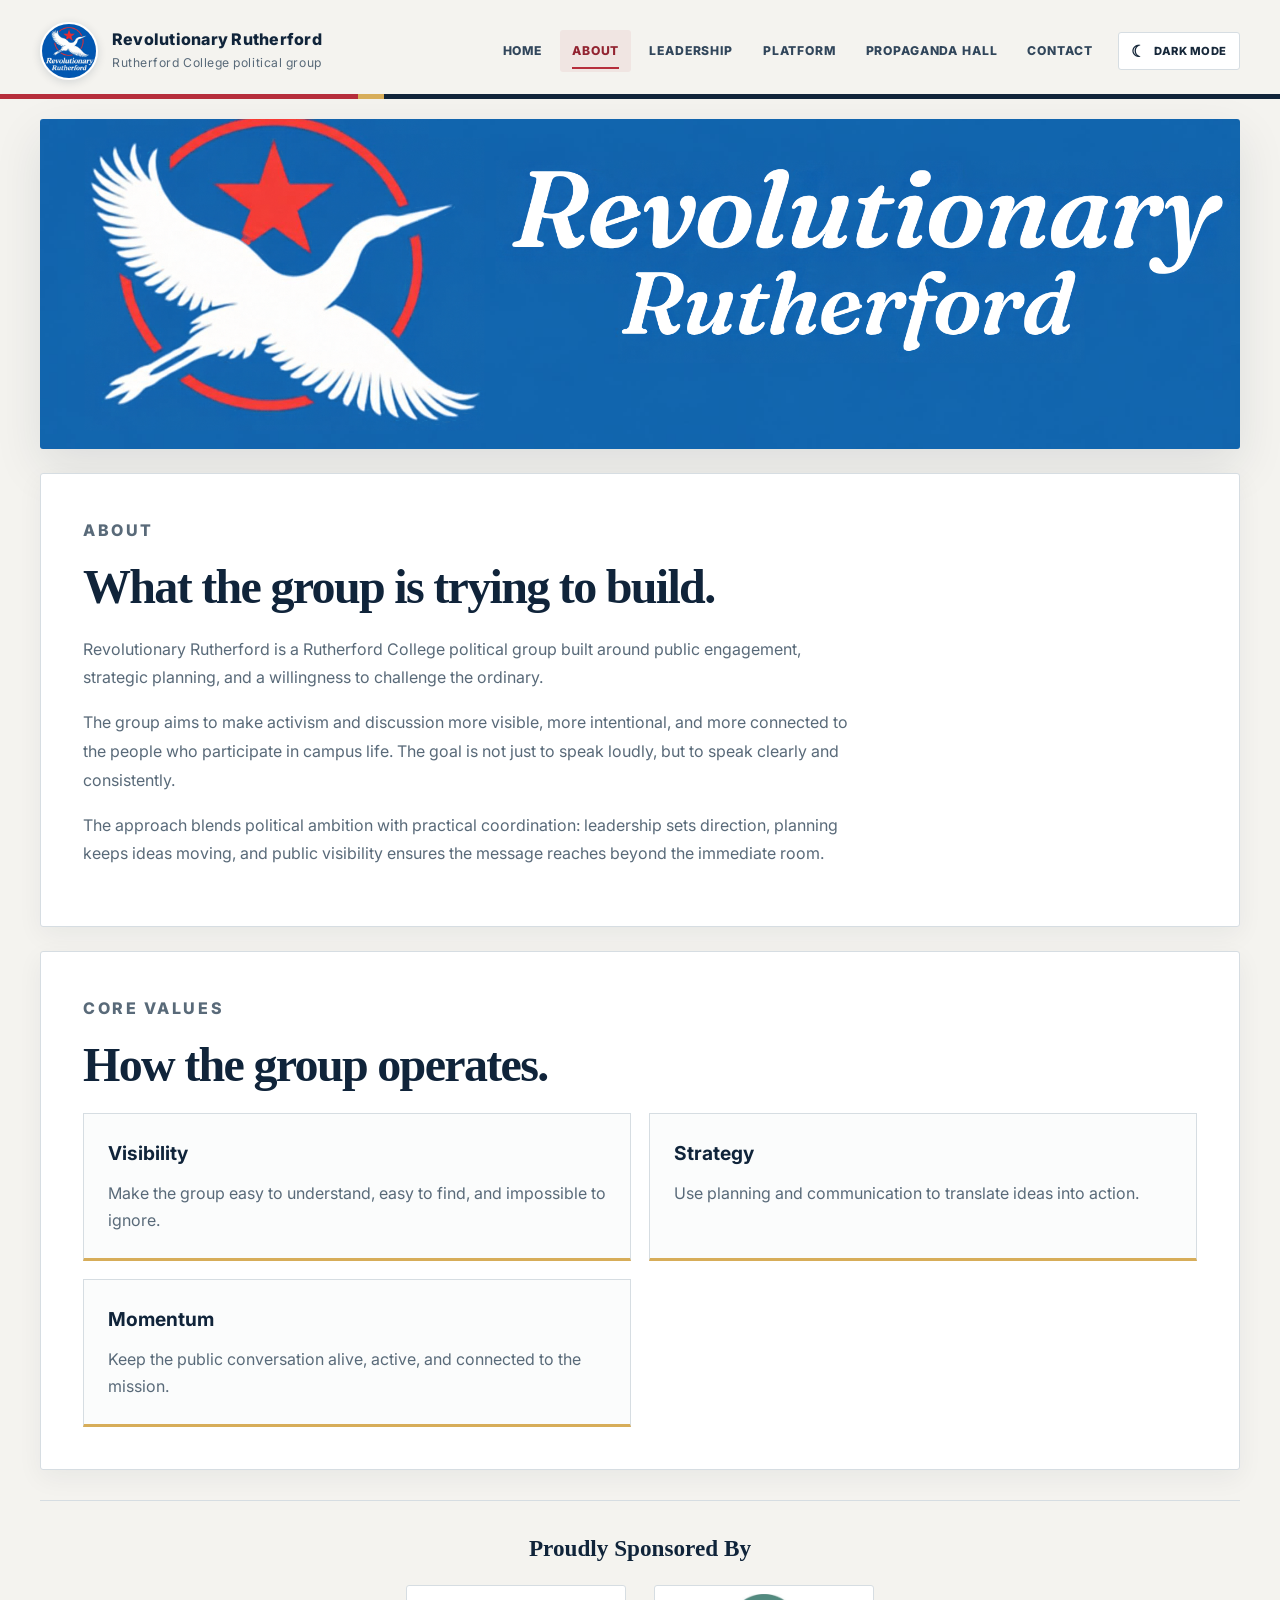
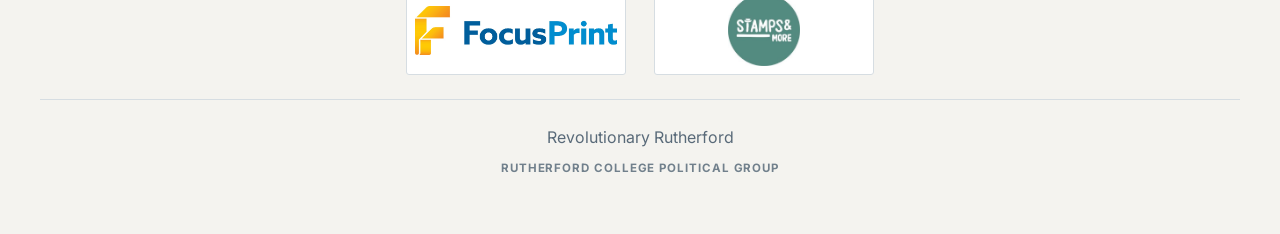
==== commit 221b4bae: "Add Propaganda Hall page and site navigation links." ====
--- a/about.html
+++ b/about.html
@@ -16,17 +16,17 @@
     <div class="page-shell">
       <header class="site-header">
         <div class="brand-wrap"><img src="logo.png" alt="Revolutionary Rutherford logo" class="brand-logo" /><div><p class="brand-name">Revolutionary Rutherford</p><p class="brand-tag">Rutherford College political group</p></div></div>
-        <nav class="main-nav" aria-label="Main navigation"><a href="index.html">Home</a><a href="about.html">About</a><a href="leadership.html">Leadership</a><a href="platform.html">Platform</a><a href="contact.html">Contact</a></nav>
+        <nav class="main-nav" aria-label="Main navigation"><a href="index.html">Home</a><a href="about.html">About</a><a href="leadership.html">Leadership</a><a href="platform.html">Platform</a><a href="propaganda-hall.html">Propaganda Hall</a><a href="contact.html">Contact</a></nav>
       </header>
       <img src="banner.png" alt="Group banner" class="page-banner" />
       <main>
         <section class="content-panel"><div class="section-head"><p class="eyebrow">About</p><h2>What the group is trying to build.</h2></div>
           <p>Revolutionary Rutherford is a Rutherford College political group built around public engagement, strategic planning, and a willingness to challenge the ordinary.</p>
-          <p>The group aims to make activism and discussion more visible, more intentional, and more connected to the people who participate in campus life. The goal is not just to speak loudly, but to encourage meaningful participation.</p>
-          <p>The approach blends political ambition with practical coordination: leadership sets direction, planning keeps ideas moving, and public visibility ensures the message reaches beyond the group.</p>
+          <p>The group aims to make activism and discussion more visible, more intentional, and more connected to the people who participate in campus life. The goal is not just to speak loudly, but to speak clearly and consistently.</p>
+          <p>The approach blends political ambition with practical coordination: leadership sets direction, planning keeps ideas moving, and public visibility ensures the message reaches beyond the immediate room.</p>
         </section>
         <section class="content-panel"><div class="section-head"><p class="eyebrow">Core values</p><h2>How the group operates.</h2></div>
-          <div class="list-grid"><div class="item"><h3>Visibility</h3><p>Make the group easy to understand, easy to find, and impossible to ignore.</p></div><div class="item"><h3>Strategy</h3><p>Combine ambition with planning so the message has structure and momentum.</p></div><div class="item"><h3>Participation</h3><p>Encourage open engagement and a wider culture of discussion around political ideas.</p></div><div class="item"><h3>Adaptability</h3><p>Roles and responsibilities may shift as the organization grows and evolves.</p></div></div>
+          <div class="list-grid"><div class="item"><h3>Visibility</h3><p>Make the group easy to understand, easy to find, and impossible to ignore.</p></div><div class="item"><h3>Strategy</h3><p>Use planning and communication to translate ideas into action.</p></div><div class="item"><h3>Momentum</h3><p>Keep the public conversation alive, active, and connected to the mission.</p></div></div>
         </section>
       </main>
       <footer class="site-footer"><section class="sponsor-section" aria-labelledby="sponsor-heading"><h2 id="sponsor-heading">Proudly Sponsored By</h2><div class="sponsor-logos"><a href="https://focusprint.co.nz" target="_blank" rel="noopener noreferrer" aria-label="Visit Focusprint (opens in a new tab)"><img src="focusprint.jpg" alt="Focusprint" /></a><a href="https://stampsandmore.co.nz" target="_blank" rel="noopener noreferrer" aria-label="Visit Stamps and More (opens in a new tab)"><img src="stampsandmore.png" alt="Stamps and More" /></a></div></section><p>Revolutionary Rutherford</p><p class="tiny">Rutherford College political group</p></footer>
